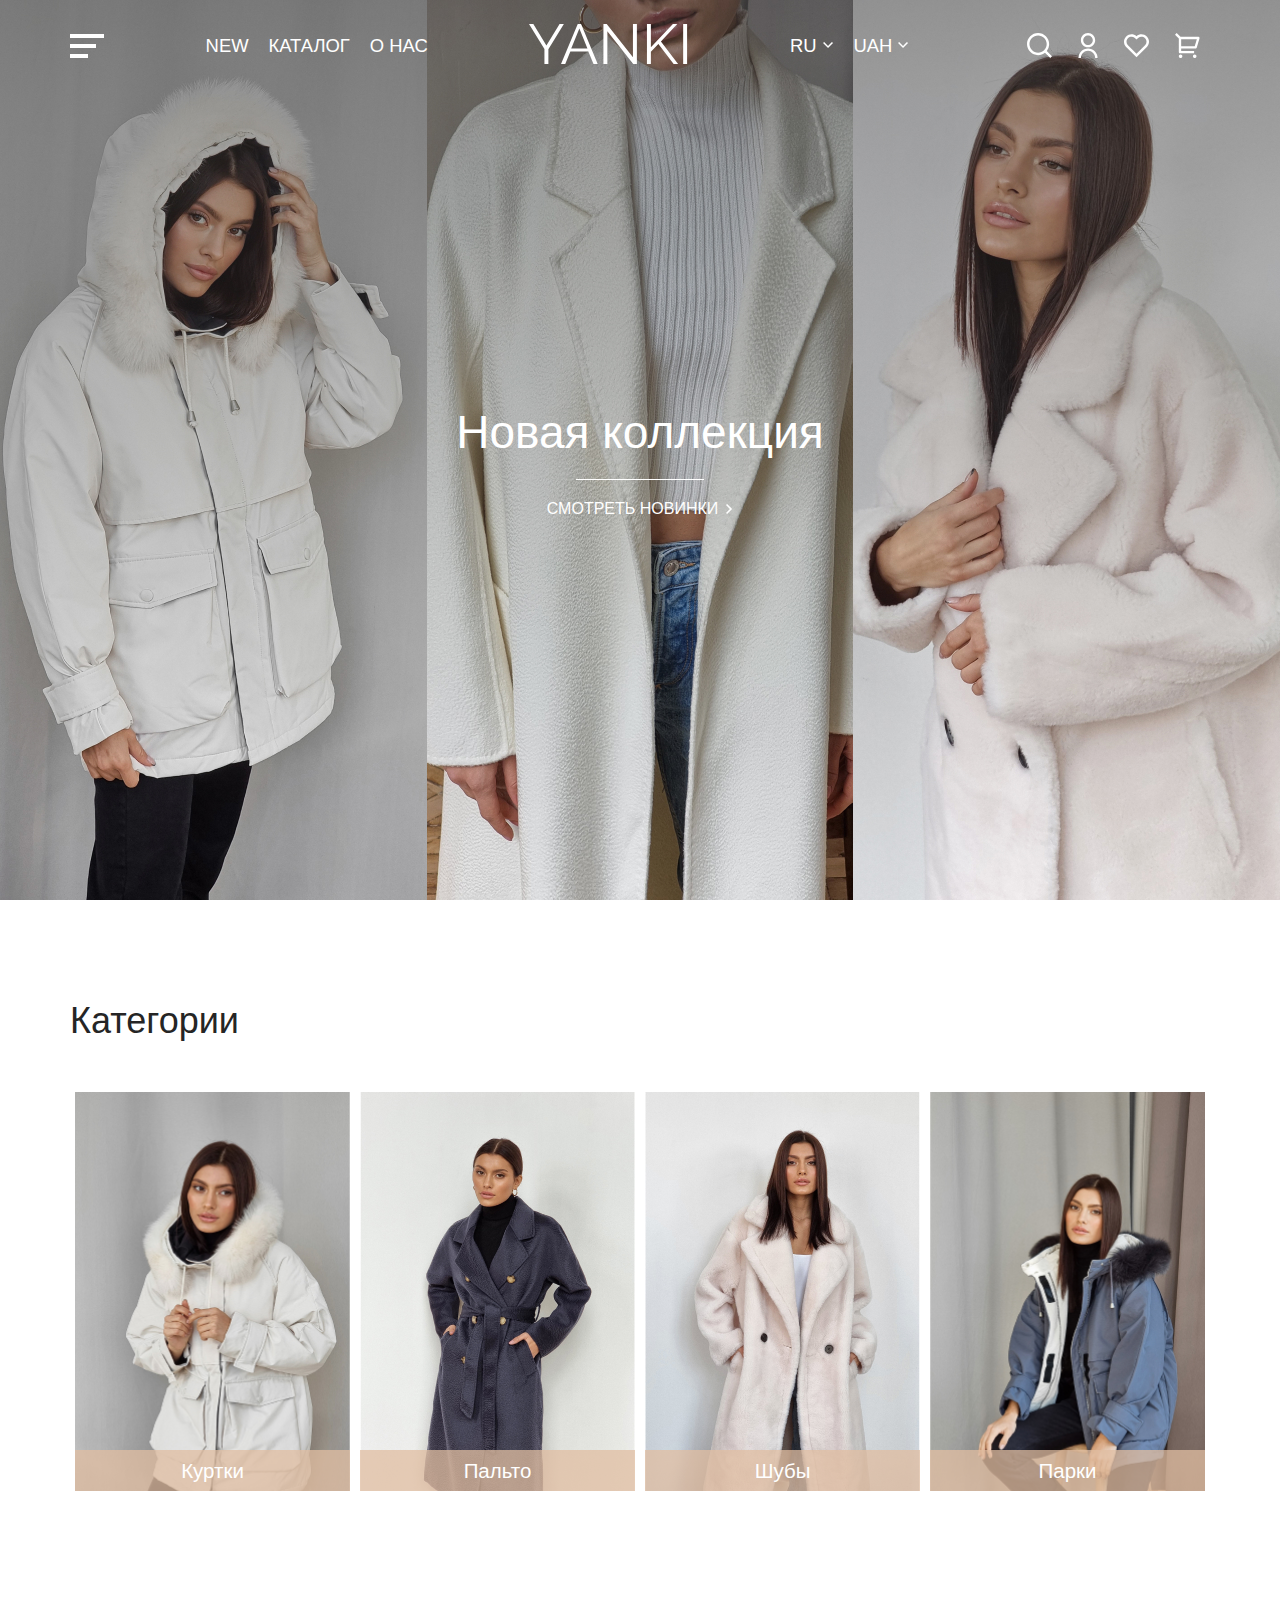
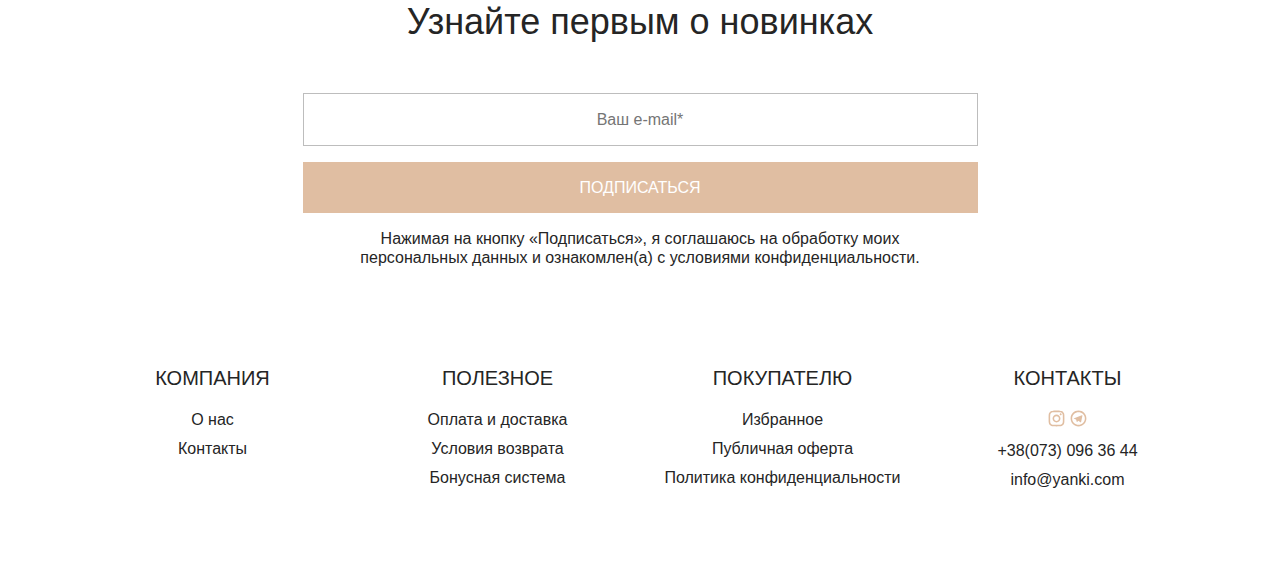
==== Week1/index.html @ ef1b7fb0 "Layout completed" ====
<!DOCTYPE html>
<html lang="uk">
<head>
    <meta charset="UTF-8">
    <meta name="viewport" content="width=device-width">
    <meta name="viewport" content="width=device-width, initial-scale=1, minimum-scale=1" />
    <title>Головна</title>
    <link rel="stylesheet" href="style/index.css">
</head>
<body>
    <div class="wrapper">
        <header class="header">
            <div class="header__body">
                <div class="header__imgs">
                    <div class="header__img">
                        <img src="src/img/1.jpg" alt="">
                    </div>
                    <div class="header__img header__img_2">
                        <img src="src/img/2.jpg" alt="">
                    </div>
                    <div class="header__img header__img_3">
                        <img src="src/img/3.jpg" alt="">
                    </div>
                </div>
                <div class="header__text">
                    <div>
                        <div class="header__title">Новая коллекция</div>
                        <div class="header__subtitle">
                            Смотреть Новинки
                            <svg width="7" height="10" viewBox="0 0 7 10" fill="none" xmlns="http://www.w3.org/2000/svg">
                                <path d="M3.88906 5L0 1.11094L1.11094 0L6.11094 5L1.11094 10L0 8.88906L3.88906 5Z" fill="white"/>
                            </svg>
                        </div>
                    </div>
                </div>
            </div>
            <nav class="header__nav">
                <div class="container">
                    <div class="header__row">
                        <div class="header__item header__row">
                            <svg class="header__item icon" width="34" height="24" viewBox="0 0 34 24" fill="none" xmlns="http://www.w3.org/2000/svg">
                                <rect width="34" height="4" fill="white"/>
                                <rect y="10" width="26" height="4" fill="white"/>
                                <rect y="20" width="18" height="4" fill="white"/>
                            </svg>
                            <div class="header__item header__text_1 header__show icon">
                                RU
                                <svg width="11" height="7" viewBox="0 0 11 7" fill="none" xmlns="http://www.w3.org/2000/svg">
                                    <path d="M5.01855 3.88906L8.90762 -4.85606e-08L10.0186 1.11094L5.01855 6.11093L0.0185546 1.11094L1.12949 -3.88553e-07L5.01855 3.88906Z" fill="white"/>
                                </svg>
                            </div>
                        </div>
                        <div class="header__item header__row header__hide">
                            <div class="header__item header__text_1">
                                <a class="header__link" href="">NEW</a>
                            </div>
                            <div class="header__item header__text_1">
                                <a class="header__link" href="catalog.html">Каталог</a>
                            </div>
                            <div class="header__item header__text_1">
                                <a class="header__link" href="">О нас</a>
                            </div>
                        </div>
                        <div class="header__item">
                            <svg width="159" height="40" viewBox="0 0 159 40" fill="none" xmlns="http://www.w3.org/2000/svg">
                                <path d="M4.33803 0L17.4085 21.5211L30.5915 0H34.8732L19.3803 25.1268V40H15.4366V25.0141L0 0H4.33803Z" fill="white"/>
                                <path d="M48.7474 0H52.0713L68.691 40H64.522L59.3389 27.493H41.3671L36.2403 40H32.015L48.7474 0ZM58.4375 24.3944L50.3812 4.61972L42.2121 24.3944H58.4375Z" fill="white"/>
                                <path d="M78.3688 7.26761V40H74.4252V0H77.6928L103.946 33.3521V0.0563369H107.89V40H104.228L78.3688 7.26761Z" fill="white"/>
                                <path d="M117.944 40V0.0563369H121.888V23.2676L143.916 0H148.254L131.916 17.5775L149.099 40H144.648L129.381 19.9437L121.888 27.7183V40H117.944Z" fill="white"/>
                                <path d="M154.146 40V0H158.089V40H154.146Z" fill="white"/>
                            </svg>
                        </div>
                        <div class="header__item header__hide">
                            <div class="header__row">
                                <div class="header__item header__text_1 icon">
                                    RU
                                    <svg width="11" height="7" viewBox="0 0 11 7" fill="none" xmlns="http://www.w3.org/2000/svg">
                                        <path d="M5.01855 3.88906L8.90762 -4.85606e-08L10.0186 1.11094L5.01855 6.11093L0.0185546 1.11094L1.12949 -3.88553e-07L5.01855 3.88906Z" fill="white"/>
                                    </svg>
                                </div>
                                <div class="header__item header__text_1 icon">
                                    UAH
                                    <svg width="11" height="7" viewBox="0 0 11 7" fill="none" xmlns="http://www.w3.org/2000/svg">
                                        <path d="M5.01855 3.88906L8.90762 -4.85606e-08L10.0186 1.11094L5.01855 6.11093L0.0185546 1.11094L1.12949 -3.88553e-07L5.01855 3.88906Z" fill="white"/>
                                    </svg>
                                </div>
                            </div>
                        </div>
                        <div class="header__item">
                            <div class="header__row">
                                <div class="header__item header__hide header__text_1 icon">
                                    <svg width="25" height="25" viewBox="0 0 25 25" fill="none" xmlns="http://www.w3.org/2000/svg">
                                        <path d="M19.729 17.9888L25 23.2586L23.2586 25L17.9888 19.729C16.028 21.3009 13.5892 22.1558 11.0761 22.1522C4.9621 22.1522 0 17.1901 0 11.0761C0 4.9621 4.9621 0 11.0761 0C17.1901 0 22.1522 4.9621 22.1522 11.0761C22.1558 13.5892 21.3009 16.028 19.729 17.9888ZM17.2603 17.0757C18.8221 15.4695 19.6944 13.3165 19.6909 11.0761C19.6909 6.31584 15.8351 2.46136 11.0761 2.46136C6.31584 2.46136 2.46136 6.31584 2.46136 11.0761C2.46136 15.8351 6.31584 19.6909 11.0761 19.6909C13.3165 19.6944 15.4695 18.8221 17.0757 17.2603L17.2603 17.0757Z" fill="white"/>
                                    </svg>
                                </div>
                                <div class="header__item header__hide header__text_1 icon">
                                    <svg width="20" height="25" viewBox="0 0 20 25" fill="none" xmlns="http://www.w3.org/2000/svg">
                                        <path d="M0.5 25C0.5 22.4741 1.5034 20.0517 3.28946 18.2656C5.07552 16.4796 7.49794 15.4762 10.0238 15.4762C12.5497 15.4762 14.9721 16.4796 16.7582 18.2656C18.5442 20.0517 19.5476 22.4741 19.5476 25H17.1667C17.1667 23.1056 16.4141 21.2888 15.0746 19.9492C13.735 18.6097 11.9182 17.8571 10.0238 17.8571C8.1294 17.8571 6.31259 18.6097 4.97305 19.9492C3.6335 21.2888 2.88095 23.1056 2.88095 25H0.5ZM10.0238 14.2857C6.07738 14.2857 2.88095 11.0893 2.88095 7.14286C2.88095 3.19643 6.07738 0 10.0238 0C13.9702 0 17.1667 3.19643 17.1667 7.14286C17.1667 11.0893 13.9702 14.2857 10.0238 14.2857ZM10.0238 11.9048C12.6548 11.9048 14.7857 9.77381 14.7857 7.14286C14.7857 4.5119 12.6548 2.38095 10.0238 2.38095C7.39286 2.38095 5.2619 4.5119 5.2619 7.14286C5.2619 9.77381 7.39286 11.9048 10.0238 11.9048Z" fill="white"/>
                                    </svg>
                                </div>
                                <div class="header__item header__text_1 icon">
                                    <svg width="25" height="24" viewBox="0 0 25 24" fill="none" xmlns="http://www.w3.org/2000/svg">
                                        <path d="M12.501 2.16119C15.4372 -0.475012 19.9746 -0.387513 22.8033 2.44618C25.6308 5.28113 25.7283 9.79605 23.0983 12.741L12.4985 23.3558L1.90122 12.741C-0.728729 9.79605 -0.62998 5.27363 2.19622 2.44618C5.02741 -0.383763 9.55608 -0.478762 12.501 2.16119ZM21.0334 4.2124C19.1584 2.33494 16.1335 2.25869 14.171 4.02115L12.5023 5.51863L10.8323 4.0224C8.86359 2.25744 5.8449 2.33494 3.96493 4.2149C2.10247 6.07737 2.00872 9.05856 3.72494 11.0285L12.4998 19.8171L21.2746 11.0298C22.9921 9.05856 22.8983 6.08112 21.0334 4.2124Z" fill="white"/>
                                    </svg>
                                </div>
                                <div class="header__item header__text_1 icon">
                                    <svg width="25" height="25" viewBox="0 0 25 25" fill="none" xmlns="http://www.w3.org/2000/svg">
                                        <path d="M3.81655 5.48063L0 1.66525L1.66525 0L5.48063 3.81655H23.4183C23.6017 3.81654 23.7826 3.85941 23.9466 3.94173C24.1105 4.02406 24.2529 4.14356 24.3624 4.2907C24.4719 4.43785 24.5456 4.60856 24.5774 4.78921C24.6092 4.96986 24.5984 5.15545 24.5457 5.33117L21.7213 14.746C21.6486 14.9886 21.4997 15.2012 21.2966 15.3524C21.0935 15.5035 20.847 15.5852 20.5938 15.5851H6.17027V17.9389H19.1157V20.2926H4.99341C4.68129 20.2926 4.38195 20.1686 4.16125 19.9479C3.94054 19.7272 3.81655 19.4278 3.81655 19.1157V5.48063ZM6.17027 6.17027V13.2314H19.7183L21.8366 6.17027H6.17027ZM5.58184 25C5.11366 25 4.66465 24.814 4.33359 24.483C4.00254 24.1519 3.81655 23.7029 3.81655 23.2347C3.81655 22.7665 4.00254 22.3175 4.33359 21.9865C4.66465 21.6554 5.11366 21.4694 5.58184 21.4694C6.05002 21.4694 6.49903 21.6554 6.83009 21.9865C7.16114 22.3175 7.34713 22.7665 7.34713 23.2347C7.34713 23.7029 7.16114 24.1519 6.83009 24.483C6.49903 24.814 6.05002 25 5.58184 25ZM19.7041 25C19.236 25 18.7869 24.814 18.4559 24.483C18.1248 24.1519 17.9388 23.7029 17.9388 23.2347C17.9388 22.7665 18.1248 22.3175 18.4559 21.9865C18.7869 21.6554 19.236 21.4694 19.7041 21.4694C20.1723 21.4694 20.6213 21.6554 20.9524 21.9865C21.2834 22.3175 21.4694 22.7665 21.4694 23.2347C21.4694 23.7029 21.2834 24.1519 20.9524 24.483C20.6213 24.814 20.1723 25 19.7041 25Z" fill="white"/>
                                    </svg>
                                </div>
                            </div>
                        </div>
                    </div>
                </div>
            </nav>
        </header>

        <main class="main">
            <div class="category">
                <div class="container">
                    <div class="category__title">Категории</div>
                    <div class="category__row">
                        <a href="" class="category__item">
                            <img src="src/img/category1.jpg" alt="">
                            <span class="category__label">Куртки</span>
                        </a>
                        <a href="" class="category__item">
                            <img src="src/img/category2.jpg" alt="">
                            <span class="category__label">Пальто</span>
                        </a>
                        <a href="" class="category__item category__item_3">
                            <img src="src/img/category3.jpg" alt="">
                            <span class="category__label">Шубы</span>
                        </a>
                        <a href="" class="category__item category__item_4">
                            <img src="src/img/category4.jpg" alt="">
                            <span class="category__label">Парки</span>
                        </a>
                    </div>
                </div>
            </div>
            <div class="subscribe">
                <div class="subscribe__title">Узнайте  первым о новинках</div>
                <form action="" method="post" class="subscribe__form">
                    <input class="subscribe__input" type="email" placeholder="Ваш e-mail*">
                    <input class="subscribe__submit" type="submit" value="ПОДПИСАТЬСЯ">
                </form>
                <div class="subscribe__subtitle">Нажимая на кнопку «Подписаться», я соглашаюсь на обработку моих персональных данных и ознакомлен(а) с условиями конфиденциальности.</div>
            </div>
        </main>

        <footer class="footer">
            <div class="container">
                <div class="footer__row">
                    <div class="footer__item">
                        <a href="" class="footer__title">КОМПАНИЯ</a>
                        <div class="footer__links">
                            <a href="" class="footer__link">О нас</a>
                            <a href="" class="footer__link">Контакты</a>
                        </div>
                        <div class="footer__arrow icon">
                            <svg width="11" height="7" viewBox="0 0 11 7" fill="none" xmlns="http://www.w3.org/2000/svg">
                                <path d="M5.01855 3.88906L8.90762 -4.85606e-08L10.0186 1.11094L5.01855 6.11093L0.0185546 1.11094L1.12949 -3.88553e-07L5.01855 3.88906Z" fill="white"/>
                            </svg>
                        </div>
                    </div>
                    <div class="footer__item">
                        <a href="" class="footer__title">ПОЛЕЗНОЕ</a>
                        <div class="footer__links">
                            <a href="" class="footer__link">Оплата и доставка</a>
                            <a href="" class="footer__link">Условия возврата</a>
                            <a href="" class="footer__link">Бонусная система</a>
                        </div>
                        <div class="footer__arrow icon">
                            <svg width="11" height="7" viewBox="0 0 11 7" fill="none" xmlns="http://www.w3.org/2000/svg">
                                <path d="M5.01855 3.88906L8.90762 -4.85606e-08L10.0186 1.11094L5.01855 6.11093L0.0185546 1.11094L1.12949 -3.88553e-07L5.01855 3.88906Z" fill="white"/>
                            </svg>
                        </div>
                    </div>
                    <div class="footer__item">
                        <a href="" class="footer__title">ПОКУПАТЕЛЮ</a>
                        <div class="footer__links">
                            <a href="" class="footer__link">Избранное</a>
                            <a href="" class="footer__link">Публичная оферта</a>
                            <a href="" class="footer__link">Политика конфиденциальности</a>
                        </div>
                        <div class="footer__arrow icon">
                            <svg width="11" height="7" viewBox="0 0 11 7" fill="none" xmlns="http://www.w3.org/2000/svg">
                                <path d="M5.01855 3.88906L8.90762 -4.85606e-08L10.0186 1.11094L5.01855 6.11093L0.0185546 1.11094L1.12949 -3.88553e-07L5.01855 3.88906Z" fill="white"/>
                            </svg>
                        </div>
                    </div>
                    <div class="footer__item">
                        <a href="" class="footer__title footer__title_nounderline">КОНТАКТЫ</a>
                        <a href="" class="footer__link">
                            <svg width="17" height="17" viewBox="0 0 17 17" fill="none" xmlns="http://www.w3.org/2000/svg">
                                <path d="M8.49968 6.125C7.86979 6.125 7.2657 6.37522 6.8203 6.82062C6.3749 7.26602 6.12467 7.87011 6.12467 8.5C6.12467 9.12989 6.3749 9.73398 6.8203 10.1794C7.2657 10.6248 7.86979 10.875 8.49968 10.875C9.12956 10.875 9.73365 10.6248 10.1791 10.1794C10.6245 9.73398 10.8747 9.12989 10.8747 8.5C10.8747 7.87011 10.6245 7.26602 10.1791 6.82062C9.73365 6.37522 9.12956 6.125 8.49968 6.125ZM8.49968 4.54167C9.54949 4.54167 10.5563 4.9587 11.2986 5.70104C12.041 6.44337 12.458 7.45018 12.458 8.5C12.458 9.54982 12.041 10.5566 11.2986 11.299C10.5563 12.0413 9.54949 12.4583 8.49968 12.4583C7.44986 12.4583 6.44304 12.0413 5.70071 11.299C4.95838 10.5566 4.54134 9.54982 4.54134 8.5C4.54134 7.45018 4.95838 6.44337 5.70071 5.70104C6.44304 4.9587 7.44986 4.54167 8.49968 4.54167ZM13.6455 4.34375C13.6455 4.6062 13.5413 4.85791 13.3557 5.04349C13.1701 5.22907 12.9184 5.33333 12.6559 5.33333C12.3935 5.33333 12.1418 5.22907 11.9562 5.04349C11.7706 4.85791 11.6663 4.6062 11.6663 4.34375C11.6663 4.0813 11.7706 3.82959 11.9562 3.64401C12.1418 3.45843 12.3935 3.35417 12.6559 3.35417C12.9184 3.35417 13.1701 3.45843 13.3557 3.64401C13.5413 3.82959 13.6455 4.0813 13.6455 4.34375ZM8.49968 2.16667C6.54109 2.16667 6.22126 2.17221 5.31005 2.21258C4.68938 2.24187 4.27297 2.325 3.88663 2.47542C3.54305 2.60842 3.29526 2.76754 3.03163 3.03196C2.78385 3.27136 2.59333 3.56363 2.4743 3.88696C2.32388 4.27487 2.24076 4.6905 2.21226 5.31037C2.17109 6.18437 2.16634 6.48996 2.16634 8.5C2.16634 10.4586 2.17188 10.7784 2.21226 11.6896C2.24155 12.3095 2.32467 12.7267 2.4743 13.1123C2.60888 13.4566 2.76722 13.7044 3.03005 13.9672C3.29684 14.2333 3.54463 14.3924 3.88505 14.5238C4.27613 14.675 4.69255 14.7589 5.31005 14.7874C6.18405 14.8286 6.48963 14.8333 8.49968 14.8333C10.4583 14.8333 10.7781 14.8278 11.6893 14.7874C12.3084 14.7581 12.7256 14.675 13.1119 14.5254C13.4547 14.3916 13.7041 14.2325 13.9669 13.9696C14.2337 13.7028 14.3928 13.455 14.5243 13.1146C14.6747 12.7243 14.7586 12.3071 14.7871 11.6896C14.8283 10.8156 14.833 10.51 14.833 8.5C14.833 6.54142 14.8275 6.22158 14.7871 5.31037C14.7578 4.69129 14.6747 4.27329 14.5243 3.88696C14.4049 3.56396 14.2148 3.2718 13.9677 3.03196C13.7284 2.78404 13.4361 2.59351 13.1127 2.47462C12.7248 2.32421 12.3084 2.24108 11.6893 2.21258C10.8153 2.17142 10.5097 2.16667 8.49968 2.16667ZM8.49968 0.583332C10.6506 0.583332 10.919 0.591249 11.7629 0.630832C12.6061 0.670415 13.18 0.802624 13.6851 0.998957C14.2076 1.20004 14.6478 1.47237 15.0879 1.91175C15.4905 2.3075 15.802 2.78622 16.0007 3.31458C16.1963 3.81887 16.3293 4.39362 16.3688 5.23675C16.4061 6.08067 16.4163 6.34904 16.4163 8.5C16.4163 10.651 16.4084 10.9193 16.3688 11.7632C16.3293 12.6064 16.1963 13.1803 16.0007 13.6854C15.8025 14.2141 15.491 14.6929 15.0879 15.0883C14.6921 15.4907 14.2134 15.8021 13.6851 16.001C13.1808 16.1966 12.6061 16.3296 11.7629 16.3692C10.919 16.4064 10.6506 16.4167 8.49968 16.4167C6.34872 16.4167 6.08034 16.4088 5.23642 16.3692C4.3933 16.3296 3.81934 16.1966 3.31426 16.001C2.78568 15.8027 2.30688 15.4912 1.91142 15.0883C1.50879 14.6926 1.19729 14.2138 0.998633 13.6854C0.8023 13.1811 0.670091 12.6064 0.630508 11.7632C0.593299 10.9193 0.583008 10.651 0.583008 8.5C0.583008 6.34904 0.590924 6.08067 0.630508 5.23675C0.670091 4.39283 0.8023 3.81967 0.998633 3.31458C1.19674 2.78589 1.50831 2.30704 1.91142 1.91175C2.307 1.50897 2.78576 1.19745 3.31426 0.998957C3.81934 0.802624 4.39251 0.670415 5.23642 0.630832C6.08034 0.593624 6.34872 0.583332 8.49968 0.583332Z" fill="#E0BEA2"/>
                            </svg>
                            <svg width="17" height="17" viewBox="0 0 17 17" fill="none" xmlns="http://www.w3.org/2000/svg">
                                <path d="M8.49968 14.8333C10.1794 14.8333 11.7903 14.1661 12.978 12.9783C14.1657 11.7906 14.833 10.1797 14.833 8.5C14.833 6.82029 14.1657 5.20939 12.978 4.02166C11.7903 2.83393 10.1794 2.16667 8.49968 2.16667C6.81997 2.16667 5.20906 2.83393 4.02133 4.02166C2.8336 5.20939 2.16634 6.82029 2.16634 8.5C2.16634 10.1797 2.8336 11.7906 4.02133 12.9783C5.20906 14.1661 6.81997 14.8333 8.49968 14.8333ZM8.49968 16.4167C4.1273 16.4167 0.583008 12.8724 0.583008 8.5C0.583008 4.12762 4.1273 0.583332 8.49968 0.583332C12.8721 0.583332 16.4163 4.12762 16.4163 8.5C16.4163 12.8724 12.8721 16.4167 8.49968 16.4167ZM6.03759 9.42625L4.06001 8.80954C3.63251 8.67892 3.63013 8.38442 4.1558 8.17304L11.8611 5.19637C12.3084 5.01429 12.5617 5.24467 12.4168 5.82179L11.1051 12.0126C11.0132 12.4536 10.748 12.5589 10.3799 12.3554L8.36034 10.8608L7.41905 11.7696C7.32247 11.863 7.24409 11.943 7.09526 11.9628C6.94722 11.9833 6.8253 11.939 6.73584 11.6936L6.04709 9.42071L6.03759 9.42625Z" fill="#E0BEA2"/>
                            </svg>
                        </a>
                        <a href="" class="footer__link">+38(073) 096 36 44</a>
                        <a href="" class="footer__link">info@yanki.com</a>
                    </div>
                </div>
                <div class="footer__rights">©️ 2021 Yanki. All rights reserved</div>
            </div>
        </footer>
    </div>
</body>
</html>
---- Week1/style/index.css ----
* {
  padding: 0;
  margin: 0;
  border: 0;
}

*, *:before, *:after {
  -moz-box-sizing: border-box;
  -webkit-box-sizing: border-box;
  box-sizing: border-box;
}

:focus, :active {
  outline: none;
}

a:focus, a:active {
  outline: none;
}

nav, footer, header, aside {
  display: block;
}

html, body {
  height: 100%;
  width: 100%;
  line-height: 1;
  -ms-text-size-adjust: 100%;
  -moz-text-size-adjust: 100%;
  -webkit-text-size-adjust: 100%;
}

input, button, textarea {
  font-family: inherit;
}

input::-ms-clear {
  display: none;
}

button {
  cursor: pointer;
}

button::-moz-focus-inner {
  padding: 0;
  border: 0;
}

a, a:visited {
  text-decoration: none;
}

a:hover {
  text-decoration: none;
}

ul li {
  list-style: none;
}

img {
  vertical-align: top;
}

h1, h2, h3, h4, h5, h6 {
  font-size: inherit;
  font-weight: 400;
}

@font-face {
  font-family: Raleway;
  src: url(../../src/fonts/Raleway-VariableFont_wght.ttf);
}
body {
  font-family: Raleway, sans-serif;
  color: #252525;
}

.wrapper {
  min-height: 100%;
  overflow: hidden;
  display: flex;
  flex-direction: column;
}
.wrapper header {
  flex: 0 0 auto;
}
.wrapper main {
  flex: 1 1 auto;
}
.wrapper footer {
  flex: 0 0 auto;
}

.container {
  max-width: 1160px;
  padding: 0 10px;
  margin: 0 auto;
}

.icon {
  cursor: pointer;
}

* {
  padding: 0;
  margin: 0;
  border: 0;
}

*, *:before, *:after {
  -moz-box-sizing: border-box;
  -webkit-box-sizing: border-box;
  box-sizing: border-box;
}

:focus, :active {
  outline: none;
}

a:focus, a:active {
  outline: none;
}

nav, footer, header, aside {
  display: block;
}

html, body {
  height: 100%;
  width: 100%;
  line-height: 1;
  -ms-text-size-adjust: 100%;
  -moz-text-size-adjust: 100%;
  -webkit-text-size-adjust: 100%;
}

input, button, textarea {
  font-family: inherit;
}

input::-ms-clear {
  display: none;
}

button {
  cursor: pointer;
}

button::-moz-focus-inner {
  padding: 0;
  border: 0;
}

a, a:visited {
  text-decoration: none;
}

a:hover {
  text-decoration: none;
}

ul li {
  list-style: none;
}

img {
  vertical-align: top;
}

h1, h2, h3, h4, h5, h6 {
  font-size: inherit;
  font-weight: 400;
}

@font-face {
  font-family: Raleway;
  src: url(../../src/fonts/Raleway-VariableFont_wght.ttf);
}
body {
  font-family: Raleway, sans-serif;
  color: #252525;
}

.wrapper {
  min-height: 100%;
  overflow: hidden;
  display: flex;
  flex-direction: column;
}
.wrapper header {
  flex: 0 0 auto;
}
.wrapper main {
  flex: 1 1 auto;
}
.wrapper footer {
  flex: 0 0 auto;
}

.container {
  max-width: 1160px;
  padding: 0 10px;
  margin: 0 auto;
}

.icon {
  cursor: pointer;
}

.header__link {
  color: white;
}

.header {
  color: white;
}

.header {
  position: relative;
  height: 100vh;
}
.header .header__imgs {
  display: flex;
  justify-content: center;
  max-height: 100vh;
}
.header .header__imgs .header__img {
  flex: 1 1 auto;
  position: relative;
  padding-bottom: 47%;
}
.header .header__imgs .header__img img {
  width: 100%;
  height: 100vh;
  object-fit: cover;
  position: absolute;
  left: 0;
  top: 0;
  background: linear-gradient(180deg, rgba(61, 61, 61, 0.5) 0%, rgba(61, 61, 61, 0) 100%);
}
@media (max-width: 768px) {
  .header .header__imgs .header__img_2 {
    display: none;
  }
}
@media (max-width: 500px) {
  .header .header__imgs .header__img_3 {
    display: none;
  }
}
.header .header__nav {
  width: 100%;
  padding: 24px 0 0 0;
  position: absolute;
  top: 0;
}
.header .header__nav .header__row {
  display: flex;
  justify-content: space-between;
  align-items: center;
}
.header .header__nav .header__row .header__item {
  text-align: center;
}
.header .header__nav .header__row .header__item .header__link {
  text-decoration: none;
}
.header .header__nav .header__row .header__item .header__link_active {
  color: #E0BEA2;
}
.header .header__nav .header__row .header__text_1 {
  text-transform: uppercase;
  white-space: nowrap;
  font-style: normal;
  font-weight: 300;
  line-height: 21px;
  padding: 0 10px;
  display: flex;
  align-items: center;
  justify-content: space-between;
}
@media (max-width: 768px) {
  .header .header__nav .header__row .header__text_1 {
    font-size: calc(14px + 6.8 * ((100vw - 320px) / 1160));
  }
}
@media (min-width: 768px) {
  .header .header__nav .header__row .header__text_1 {
    font-size: calc(14px + 4 * (100vw / 1160));
  }
}
.header .header__nav .header__row .header__text_1 img, .header .header__nav .header__row .header__text_1 svg {
  margin-left: 6px;
}
.header .header__nav .header__row .header__show {
  display: none;
  padding-left: 20px;
}
@media (max-width: 970px) {
  .header .header__nav .header__row .header__hide {
    display: none;
  }
  .header .header__nav .header__row .header__show {
    display: flex;
  }
}
.header .header__text {
  text-align: center;
  position: absolute;
  width: 100%;
  display: flex;
  flex-direction: column;
  justify-content: center;
  top: 45vh;
}
.header .header__text div {
  margin: 0 auto;
}
.header .header__text .header__title {
  font-style: normal;
  font-weight: 300;
  font-size: 46px;
  line-height: 54px;
}
.header .header__text .header__title:after {
  position: absolute;
  content: "";
  height: 1px;
  top: 74px;
  margin: 0 auto;
  left: 0;
  right: 0;
  width: 10%;
  background: white;
}
.header .header__text .header__subtitle {
  font-style: normal;
  font-weight: 300;
  font-size: 16px;
  line-height: 19px;
  padding-top: 40px;
  display: flex;
  justify-content: center;
  align-items: center;
  text-transform: uppercase;
}
.header .header__text .header__subtitle img, .header .header__text .header__subtitle svg {
  margin-left: 8px;
}

.footer {
  margin: 100px 0 75px 0;
}
.footer .footer__row {
  display: flex;
  justify-content: space-between;
  width: 100%;
}
.footer .footer__row .footer__item {
  display: flex;
  flex-direction: column;
  width: 100%;
  text-align: center;
  position: relative;
}
.footer .footer__row .footer__item .footer__links {
  display: flex;
  flex-direction: column;
}
@media (max-width: 852px) {
  .footer .footer__row .footer__item .footer__links {
    display: none;
  }
}
.footer .footer__row .footer__item .footer__title {
  font-style: normal;
  font-weight: 300;
  font-size: 20px;
  line-height: 23px;
  padding-bottom: 20px;
  text-decoration: none;
  position: relative;
  width: 100%;
  color: #252525;
}
@media (max-width: 852px) {
  .footer .footer__row .footer__item .footer__title {
    padding-bottom: 0;
    margin-bottom: 25px;
  }
  .footer .footer__row .footer__item .footer__title:after {
    position: absolute;
    content: "";
    height: 1px;
    bottom: -5px;
    margin: 0 auto;
    left: 0;
    right: 0;
    width: 90%;
    background: #252525;
  }
  .footer .footer__row .footer__item .footer__title_nounderline:after {
    position: absolute;
    content: "";
    height: 1px;
    bottom: 0;
    margin: 0 auto 0 auto;
    left: 0;
    right: 0;
    width: 90%;
    background: white;
  }
}
.footer .footer__row .footer__item .footer__link {
  text-decoration: none;
  font-weight: 200;
  font-size: 16px;
  line-height: 19px;
  padding-bottom: 10px;
  color: #252525;
}
.footer .footer__row .footer__item .footer__arrow {
  display: none;
  position: absolute;
  right: 10%;
  top: 10%;
}
.footer .footer__row .footer__item .footer__arrow svg {
  fill: #E0BEA2;
}
.footer .footer__row .footer__item .footer__arrow svg path {
  fill: #E0BEA2;
}
@media (max-width: 852px) {
  .footer .footer__row .footer__item .footer__arrow {
    display: block;
  }
}
.footer .footer__rights {
  margin: 30px 0 -55px 0;
  text-align: center;
  font-weight: 300;
  font-size: 10px;
  line-height: 12px;
  display: none;
}
.footer .footer__rights_visible {
  display: block;
}
@media (max-width: 852px) {
  .footer .footer__row {
    flex-direction: column;
    align-items: center;
  }
  .footer .footer__item {
    align-items: center;
  }
  .footer .footer__rights {
    display: block;
  }
}

input[type=email], input[type=text], input[type=tel] {
  border: 0.5px solid rgba(37, 37, 37, 0.3);
  font-style: normal;
  font-weight: 200;
  font-size: 16px;
  line-height: 19px;
  text-align: center;
}

input[type=email]::placeholder, input[type=text]::placeholder, input[type=tel]::placeholder {
  font-style: normal;
  font-weight: 200;
  font-size: 16px;
  line-height: 19px;
  text-align: center;
}

input[type=submit] {
  font-weight: 300;
  font-size: 16px;
  line-height: 19px;
  text-align: center;
  text-transform: uppercase;
  background-color: #E0BEA2;
  cursor: pointer;
  color: #FFFFFF;
}

input[type=submit]:active {
  background-color: #CCA88A;
}

input[type=radio] {
  accent-color: #E0BEA2;
}

input[type=radio]:after {
  width: 15px;
  height: 15px;
  border-radius: 15px;
  top: -2px;
  left: -1px;
  position: relative;
  background-color: #d1d3d1;
  content: "";
  display: inline-block;
  visibility: visible;
  border: 2px solid white;
}

input[type=radio]:checked:after {
  width: 15px;
  height: 15px;
  border-radius: 15px;
  top: -2px;
  left: -1px;
  position: relative;
  background-color: #E0BEA2;
  content: "";
  display: inline-block;
  visibility: visible;
  border: 2px solid white;
}

.category .category__title {
  font-style: normal;
  font-weight: 300;
  font-size: 36px;
  line-height: 42px;
  padding: 100px 0 50px 0;
}
.category .category__row {
  display: flex;
  justify-content: space-between;
  padding-bottom: 10px;
}
.category .category__row .category__item {
  flex: 1 1 auto;
  position: relative;
  padding: 0 0 35% 0;
  margin: 0 5px;
  overflow: hidden;
}
.category .category__row .category__item img {
  position: absolute;
  width: 100%;
  top: 0;
  left: 0;
  object-fit: cover;
}
.category .category__row .category__item span {
  position: absolute;
  bottom: 0;
}
@media (max-width: 768px) {
  .category .category__row .category__item {
    padding: 0 0 50% 0;
  }
  .category .category__row .category__item_4 {
    display: none;
  }
}
@media (max-width: 500px) {
  .category .category__row .category__item {
    padding: 0 0 75% 0;
  }
  .category .category__row .category__item_3 {
    display: none;
  }
}
.category .category__row .category__label {
  width: 100%;
  padding: 9px 0;
  color: white;
  font-style: normal;
  font-weight: 300;
  font-size: 20px;
  line-height: 23px;
  text-align: center;
  background-color: rgba(224, 190, 162, 0.75);
}
@media (max-width: 768px) {
  .category .category__row .category__label {
    font-size: calc(15px + 8.5 * ((100vw - 320px) / 1160));
  }
}
@media (min-width: 768px) {
  .category .category__row .category__label {
    font-size: calc(15px + 5 * (100vw / 1160));
  }
}

.subscribe {
  padding: 100px 0 0 0;
  margin: 0 auto;
  max-width: 750px;
}
.subscribe .subscribe__title {
  font-style: normal;
  font-weight: 300;
  font-size: 36px;
  line-height: 42px;
  text-align: center;
  margin-bottom: 50px;
}
.subscribe .subscribe__form {
  display: flex;
  flex-direction: column;
  justify-content: center;
  align-items: center;
}
.subscribe .subscribe__input {
  width: 90%;
  padding: 16px 25%;
}
.subscribe .subscribe__submit {
  width: 90%;
  margin: 16px 0;
  padding: 16px 25%;
}
.subscribe .subscribe__subtitle {
  width: 80%;
  margin: 0 auto;
  font-style: normal;
  font-weight: 200;
  font-size: 16px;
  line-height: 19px;
  text-align: center;
}

/*# sourceMappingURL=index.css.map */
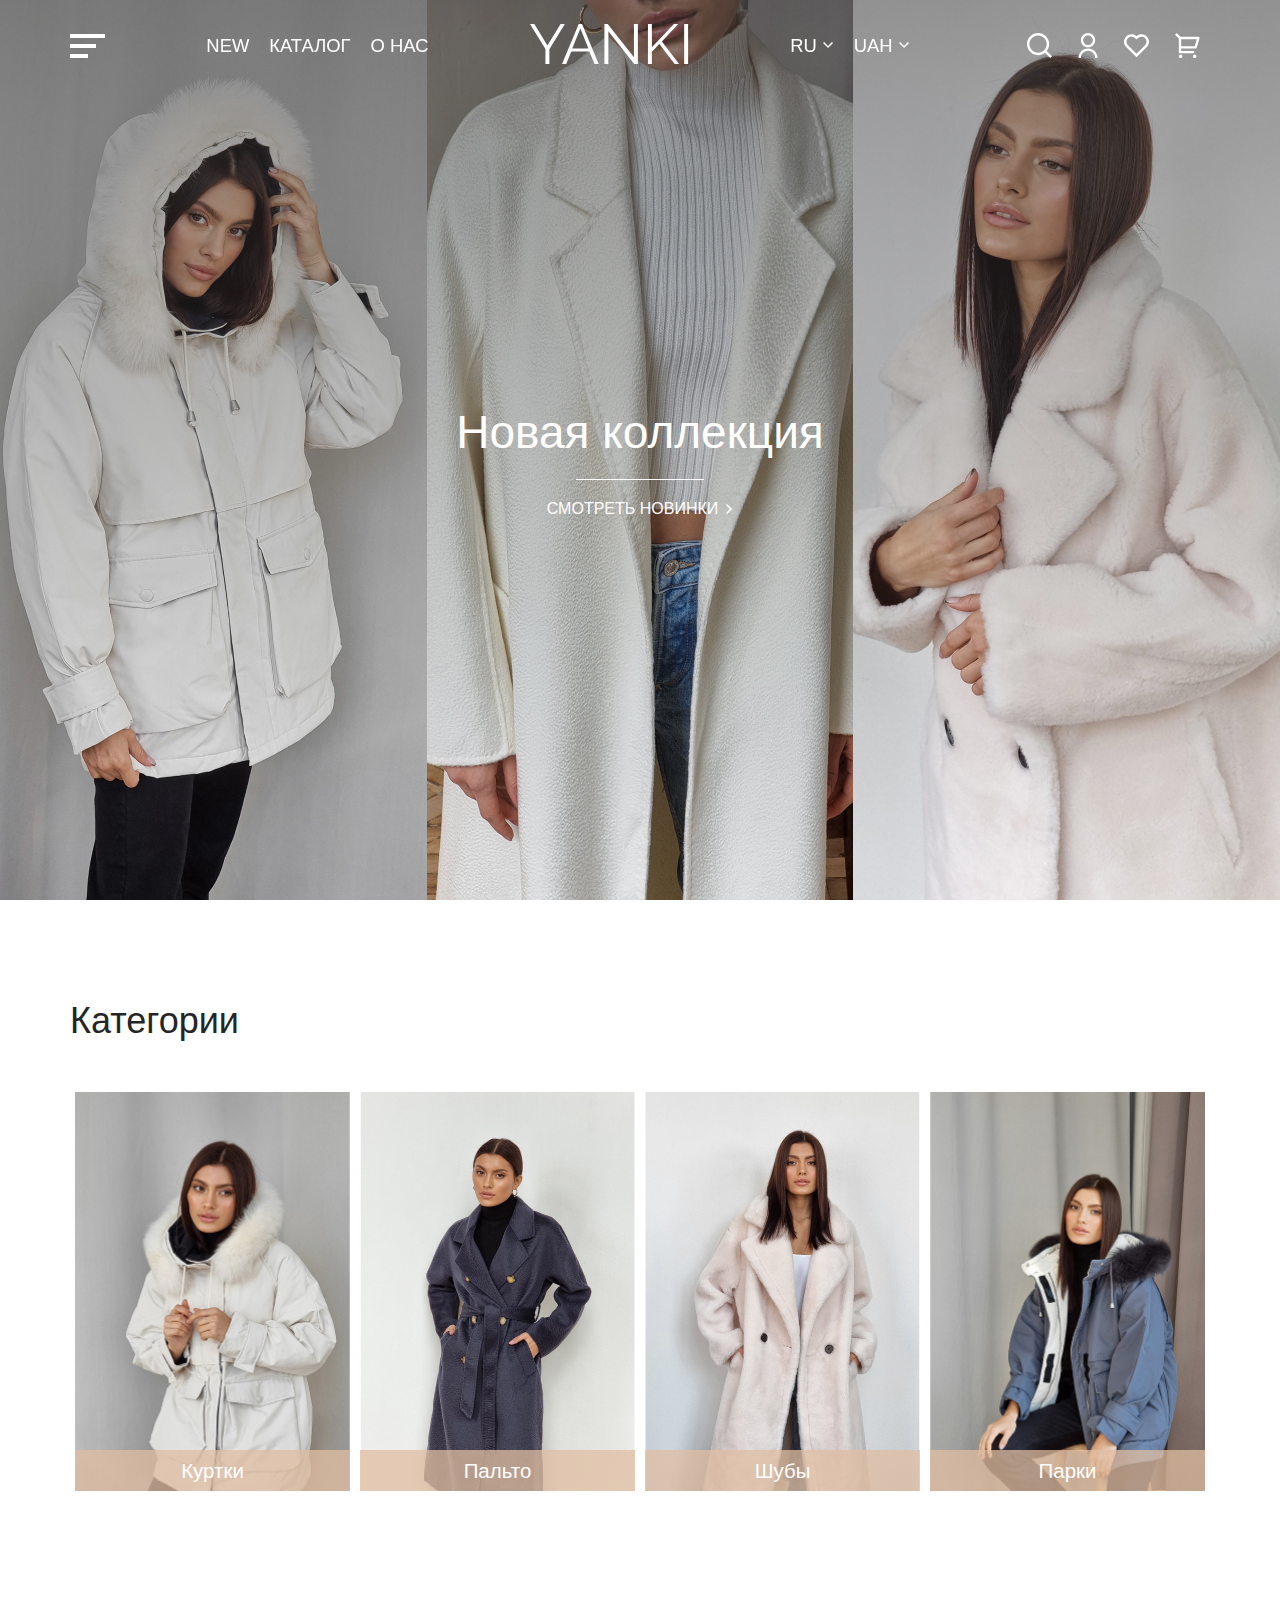
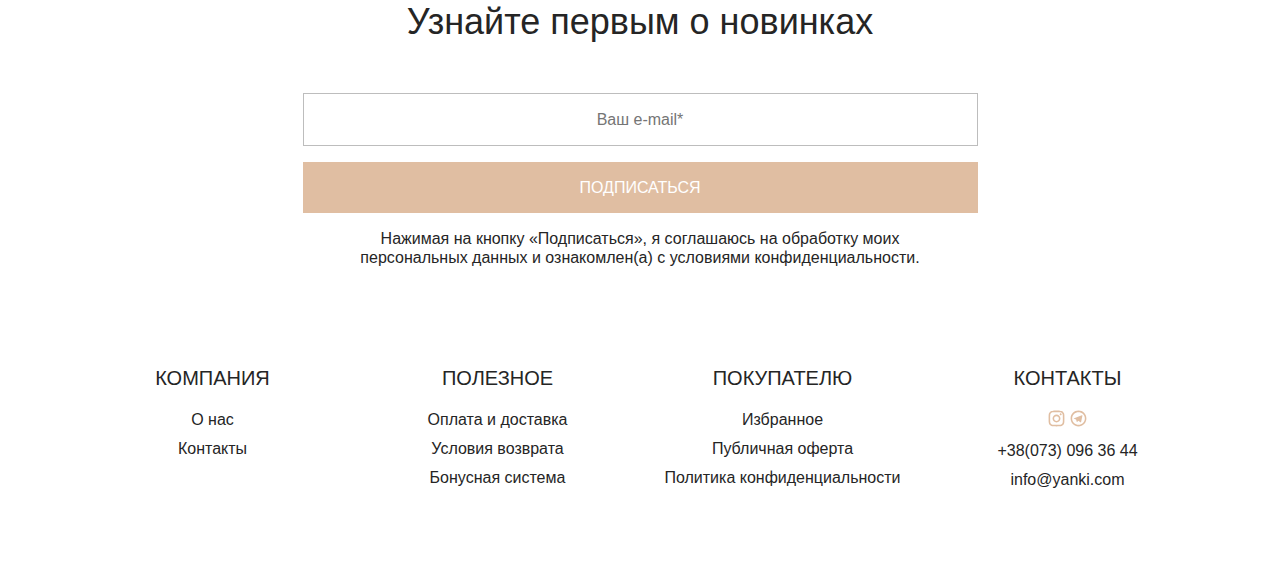
==== commit 9e830e20: "header burger menu added" ====
--- a/Week1/index.html
+++ b/Week1/index.html
@@ -6,6 +6,8 @@
     <meta name="viewport" content="width=device-width, initial-scale=1, minimum-scale=1" />
     <title>Головна</title>
     <link rel="stylesheet" href="style/index.css">
+    <script src="scripts/footer.js" defer></script>
+    <script src="scripts/header.js" defer></script>
 </head>
 <body>
     <div class="wrapper">
@@ -38,15 +40,89 @@
                 <div class="container">
                     <div class="header__row">
                         <div class="header__item header__row">
-                            <svg class="header__item icon" width="34" height="24" viewBox="0 0 34 24" fill="none" xmlns="http://www.w3.org/2000/svg">
-                                <rect width="34" height="4" fill="white"/>
-                                <rect y="10" width="26" height="4" fill="white"/>
-                                <rect y="20" width="18" height="4" fill="white"/>
-                            </svg>
+                            <div class="header__burger header__burger_white"><span></span></div>
+                            <div class="header__menu">
+                                <div class="container">
+                                    <ul class="header__list">
+                                        <li>
+                                            <a href="">ОПЛАТА И ДОСТАВКА</a>
+                                        </li>
+                                        <li>
+                                            <a href="">УСЛОВИЯ ВОЗВРАТА</a>
+                                        </li>
+                                        <li>
+                                            <a href="">КОНТАКТЫ</a>
+                                        </li>
+                                    </ul>
+                                </div>
+                            </div>
+                            <div class="header__menu_mobile">
+                                <div class="container">
+                                    <ul class="header__list">
+                                        <li>
+                                            <div class="header__row">
+                                                <div class="header__search">
+                                                    <form action="">
+                                                        <input type="text" placeholder="Введите ваш запрос">
+                                                    </form>
+                                                </div>
+                                                <div class="header__currency">
+                                                    UAH
+                                                    <svg class="svg_2" width="11" height="7" viewBox="0 0 11 7" fill="none"
+                                                         xmlns="http://www.w3.org/2000/svg">
+                                                        <path d="M5.01855 3.88906L8.90762 -4.85606e-08L10.0186 1.11094L5.01855 6.11093L0.0185546 1.11094L1.12949 -3.88553e-07L5.01855 3.88906Z"
+                                                              fill="white"/>
+                                                    </svg>
+                                                </div>
+                                            </div>
+                                        </li>
+                                        <li>
+                                            <a href="">
+                                                <div class="header__center">
+                                                    <svg width="16" height="20" viewBox="0 0 16 20" fill="none" xmlns="http://www.w3.org/2000/svg">
+                                                        <path d="M0 20C0 17.9793 0.802719 16.0414 2.23157 14.6125C3.66042 13.1837 5.59835 12.381 7.61905 12.381C9.63974 12.381 11.5777 13.1837 13.0065 14.6125C14.4354 16.0414 15.2381 17.9793 15.2381 20H13.3333C13.3333 18.4845 12.7313 17.031 11.6597 15.9594C10.588 14.8878 9.13457 14.2857 7.61905 14.2857C6.10352 14.2857 4.65007 14.8878 3.57844 15.9594C2.5068 17.031 1.90476 18.4845 1.90476 20H0ZM7.61905 11.4286C4.4619 11.4286 1.90476 8.87143 1.90476 5.71429C1.90476 2.55714 4.4619 0 7.61905 0C10.7762 0 13.3333 2.55714 13.3333 5.71429C13.3333 8.87143 10.7762 11.4286 7.61905 11.4286ZM7.61905 9.52381C9.72381 9.52381 11.4286 7.81905 11.4286 5.71429C11.4286 3.60952 9.72381 1.90476 7.61905 1.90476C5.51428 1.90476 3.80952 3.60952 3.80952 5.71429C3.80952 7.81905 5.51428 9.52381 7.61905 9.52381Z" fill="#E0BEA2"/>
+                                                    </svg>
+                                                    <span>ЛИЧНЫЙ КАБИНЕТ</span>
+                                                </div>
+                                            </a>
+                                        </li>
+                                        <li>
+                                            <a href="">NEW</a>
+                                        </li>
+                                        <li>
+                                            <a href="">КАТАЛОГ</a>
+                                        </li>
+                                        <li>
+                                            <a href="">О НАС</a>
+                                        </li>
+                                        <li>
+                                            <a href="">УСЛОВИЯ ВОЗВРАТА</a>
+                                        </li>
+                                        <li>
+                                            <a href="">КОНТАКТЫ</a>
+                                        </li>
+                                    </ul>
+                                    <div class="header__contacts">
+                                        <div class="header__contact">
+                                            <svg width="17" height="17" viewBox="0 0 17 17" fill="none" xmlns="http://www.w3.org/2000/svg">
+                                                <path d="M8.50016 6.12492C7.87027 6.12492 7.26618 6.37514 6.82078 6.82054C6.37539 7.26594 6.12516 7.87003 6.12516 8.49992C6.12516 9.12981 6.37539 9.7339 6.82078 10.1793C7.26618 10.6247 7.87027 10.8749 8.50016 10.8749C9.13005 10.8749 9.73414 10.6247 10.1795 10.1793C10.6249 9.7339 10.8752 9.12981 10.8752 8.49992C10.8752 7.87003 10.6249 7.26594 10.1795 6.82054C9.73414 6.37514 9.13005 6.12492 8.50016 6.12492ZM8.50016 4.54159C9.54998 4.54159 10.5568 4.95862 11.2991 5.70095C12.0415 6.44329 12.4585 7.4501 12.4585 8.49992C12.4585 9.54974 12.0415 10.5566 11.2991 11.2989C10.5568 12.0412 9.54998 12.4583 8.50016 12.4583C7.45035 12.4583 6.44353 12.0412 5.7012 11.2989C4.95887 10.5566 4.54183 9.54974 4.54183 8.49992C4.54183 7.4501 4.95887 6.44329 5.7012 5.70095C6.44353 4.95862 7.45035 4.54159 8.50016 4.54159ZM13.646 4.34367C13.646 4.60612 13.5417 4.85783 13.3562 5.04341C13.1706 5.22899 12.9189 5.33325 12.6564 5.33325C12.394 5.33325 12.1423 5.22899 11.9567 5.04341C11.7711 4.85783 11.6668 4.60612 11.6668 4.34367C11.6668 4.08122 11.7711 3.82951 11.9567 3.64393C12.1423 3.45834 12.394 3.35409 12.6564 3.35409C12.9189 3.35409 13.1706 3.45834 13.3562 3.64393C13.5417 3.82951 13.646 4.08122 13.646 4.34367ZM8.50016 2.16659C6.54158 2.16659 6.22175 2.17213 5.31054 2.2125C4.68987 2.24179 4.27345 2.32492 3.88712 2.47534C3.54354 2.60834 3.29575 2.76746 3.03212 3.03188C2.78434 3.27128 2.59382 3.56355 2.47479 3.88688C2.32437 4.27479 2.24125 4.69042 2.21275 5.31029C2.17158 6.18429 2.16683 6.48988 2.16683 8.49992C2.16683 10.4585 2.17237 10.7783 2.21275 11.6895C2.24204 12.3094 2.32516 12.7266 2.47479 13.1122C2.60937 13.4565 2.7677 13.7043 3.03054 13.9672C3.29733 14.2332 3.54512 14.3923 3.88554 14.5237C4.27662 14.6749 4.69304 14.7588 5.31054 14.7873C6.18454 14.8285 6.49012 14.8333 8.50016 14.8333C10.4587 14.8333 10.7786 14.8277 11.6898 14.7873C12.3089 14.758 12.7261 14.6749 13.1124 14.5253C13.4552 14.3915 13.7046 14.2324 13.9674 13.9695C14.2342 13.7028 14.3933 13.455 14.5247 13.1145C14.6752 12.7243 14.7591 12.307 14.7876 11.6895C14.8287 10.8155 14.8335 10.51 14.8335 8.49992C14.8335 6.54134 14.828 6.2215 14.7876 5.31029C14.7583 4.69121 14.6752 4.27321 14.5247 3.88688C14.4054 3.56388 14.2153 3.27172 13.9682 3.03188C13.7289 2.78396 13.4366 2.59343 13.1132 2.47454C12.7253 2.32413 12.3089 2.241 11.6898 2.2125C10.8158 2.17134 10.5102 2.16659 8.50016 2.16659ZM8.50016 0.583252C10.6511 0.583252 10.9195 0.591169 11.7634 0.630752C12.6065 0.670335 13.1805 0.802544 13.6856 0.998877C14.2081 1.19996 14.6482 1.47229 15.0884 1.91167C15.491 2.30742 15.8025 2.78613 16.0012 3.3145C16.1967 3.81879 16.3297 4.39354 16.3693 5.23667C16.4065 6.08059 16.4168 6.34896 16.4168 8.49992C16.4168 10.6509 16.4089 10.9193 16.3693 11.7632C16.3297 12.6063 16.1967 13.1803 16.0012 13.6853C15.803 14.214 15.4915 14.6928 15.0884 15.0882C14.6926 15.4906 14.2139 15.8021 13.6856 16.001C13.1813 16.1965 12.6065 16.3295 11.7634 16.3691C10.9195 16.4063 10.6511 16.4166 8.50016 16.4166C6.34921 16.4166 6.08083 16.4087 5.23691 16.3691C4.39379 16.3295 3.81983 16.1965 3.31475 16.001C2.78617 15.8026 2.30737 15.4911 1.91191 15.0882C1.50928 14.6925 1.19778 14.2137 0.999121 13.6853C0.802788 13.181 0.670579 12.6063 0.630996 11.7632C0.593788 10.9193 0.583496 10.6509 0.583496 8.49992C0.583496 6.34896 0.591413 6.08059 0.630996 5.23667C0.670579 4.39275 0.802788 3.81959 0.999121 3.3145C1.19722 2.78581 1.5088 2.30696 1.91191 1.91167C2.30749 1.50889 2.78625 1.19737 3.31475 0.998877C3.81983 0.802544 4.393 0.670335 5.23691 0.630752C6.08083 0.593544 6.34921 0.583252 8.50016 0.583252Z" fill="#E0BEA2"/>
+                                            </svg>
+                                            <svg width="17" height="17" viewBox="0 0 17 17" fill="none" xmlns="http://www.w3.org/2000/svg">
+                                                <path d="M8.49968 14.8335C10.1794 14.8335 11.7903 14.1662 12.978 12.9785C14.1657 11.7908 14.833 10.1799 14.833 8.50016C14.833 6.82046 14.1657 5.20955 12.978 4.02182C11.7903 2.83409 10.1794 2.16683 8.49968 2.16683C6.81997 2.16683 5.20906 2.83409 4.02133 4.02182C2.8336 5.20955 2.16634 6.82046 2.16634 8.50016C2.16634 10.1799 2.8336 11.7908 4.02133 12.9785C5.20906 14.1662 6.81997 14.8335 8.49968 14.8335ZM8.49968 16.4168C4.1273 16.4168 0.583008 12.8725 0.583008 8.50016C0.583008 4.12779 4.1273 0.583496 8.49968 0.583496C12.8721 0.583496 16.4163 4.12779 16.4163 8.50016C16.4163 12.8725 12.8721 16.4168 8.49968 16.4168ZM6.03759 9.42641L4.06001 8.8097C3.63251 8.67908 3.63013 8.38458 4.1558 8.1732L11.8611 5.19654C12.3084 5.01446 12.5617 5.24483 12.4168 5.82195L11.1051 12.0128C11.0132 12.4537 10.748 12.559 10.3799 12.3556L8.36034 10.8609L7.41905 11.7697C7.32247 11.8632 7.24409 11.9431 7.09526 11.9629C6.94722 11.9835 6.8253 11.9392 6.73584 11.6937L6.04709 9.42087L6.03759 9.42641Z" fill="#E0BEA2"/>
+                                            </svg>
+
+                                        </div>
+                                        <div class="header__contact">+38(073) 096 36 44</div>
+                                        <div class="header__contact">info@yanki.com</div>
+                                    </div>
+                                </div>
+                            </div>
                             <div class="header__item header__text_1 header__show icon">
                                 RU
-                                <svg width="11" height="7" viewBox="0 0 11 7" fill="none" xmlns="http://www.w3.org/2000/svg">
-                                    <path d="M5.01855 3.88906L8.90762 -4.85606e-08L10.0186 1.11094L5.01855 6.11093L0.0185546 1.11094L1.12949 -3.88553e-07L5.01855 3.88906Z" fill="white"/>
+                                <svg class="svg_2" width="11" height="7" viewBox="0 0 11 7" fill="none"
+                                     xmlns="http://www.w3.org/2000/svg">
+                                    <path d="M5.01855 3.88906L8.90762 -4.85606e-08L10.0186 1.11094L5.01855 6.11093L0.0185546 1.11094L1.12949 -3.88553e-07L5.01855 3.88906Z"
+                                          fill="white"/>
                                 </svg>
                             </div>
                         </div>
@@ -153,55 +229,60 @@
             <div class="container">
                 <div class="footer__row">
                     <div class="footer__item">
-                        <a href="" class="footer__title">КОМПАНИЯ</a>
+                        <div class="footer__title">
+                            <span>КОМПАНИЯ</span>
+                            <div class="footer__arrow icon"></div>
+                        </div>
                         <div class="footer__links">
                             <a href="" class="footer__link">О нас</a>
                             <a href="" class="footer__link">Контакты</a>
                         </div>
-                        <div class="footer__arrow icon">
-                            <svg width="11" height="7" viewBox="0 0 11 7" fill="none" xmlns="http://www.w3.org/2000/svg">
-                                <path d="M5.01855 3.88906L8.90762 -4.85606e-08L10.0186 1.11094L5.01855 6.11093L0.0185546 1.11094L1.12949 -3.88553e-07L5.01855 3.88906Z" fill="white"/>
-                            </svg>
-                        </div>
-                    </div>
-                    <div class="footer__item">
-                        <a href="" class="footer__title">ПОЛЕЗНОЕ</a>
+                        <div class="footer__arrow icon"></div>
+                    </div>
+                    <div class="footer__item">
+                        <div class="footer__title">
+                            <span>ПОЛЕЗНОЕ</span>
+                            <div class="footer__arrow icon"></div>
+                        </div>
                         <div class="footer__links">
                             <a href="" class="footer__link">Оплата и доставка</a>
                             <a href="" class="footer__link">Условия возврата</a>
                             <a href="" class="footer__link">Бонусная система</a>
                         </div>
-                        <div class="footer__arrow icon">
-                            <svg width="11" height="7" viewBox="0 0 11 7" fill="none" xmlns="http://www.w3.org/2000/svg">
-                                <path d="M5.01855 3.88906L8.90762 -4.85606e-08L10.0186 1.11094L5.01855 6.11093L0.0185546 1.11094L1.12949 -3.88553e-07L5.01855 3.88906Z" fill="white"/>
-                            </svg>
-                        </div>
-                    </div>
-                    <div class="footer__item">
-                        <a href="" class="footer__title">ПОКУПАТЕЛЮ</a>
+                    </div>
+                    <div class="footer__item">
+                        <div class="footer__title">
+                            <span>ПОКУПАТЕЛЮ</span>
+                            <div class="footer__arrow icon"></div>
+                        </div>
                         <div class="footer__links">
                             <a href="" class="footer__link">Избранное</a>
                             <a href="" class="footer__link">Публичная оферта</a>
                             <a href="" class="footer__link">Политика конфиденциальности</a>
                         </div>
-                        <div class="footer__arrow icon">
-                            <svg width="11" height="7" viewBox="0 0 11 7" fill="none" xmlns="http://www.w3.org/2000/svg">
-                                <path d="M5.01855 3.88906L8.90762 -4.85606e-08L10.0186 1.11094L5.01855 6.11093L0.0185546 1.11094L1.12949 -3.88553e-07L5.01855 3.88906Z" fill="white"/>
-                            </svg>
-                        </div>
-                    </div>
-                    <div class="footer__item">
-                        <a href="" class="footer__title footer__title_nounderline">КОНТАКТЫ</a>
-                        <a href="" class="footer__link">
-                            <svg width="17" height="17" viewBox="0 0 17 17" fill="none" xmlns="http://www.w3.org/2000/svg">
-                                <path d="M8.49968 6.125C7.86979 6.125 7.2657 6.37522 6.8203 6.82062C6.3749 7.26602 6.12467 7.87011 6.12467 8.5C6.12467 9.12989 6.3749 9.73398 6.8203 10.1794C7.2657 10.6248 7.86979 10.875 8.49968 10.875C9.12956 10.875 9.73365 10.6248 10.1791 10.1794C10.6245 9.73398 10.8747 9.12989 10.8747 8.5C10.8747 7.87011 10.6245 7.26602 10.1791 6.82062C9.73365 6.37522 9.12956 6.125 8.49968 6.125ZM8.49968 4.54167C9.54949 4.54167 10.5563 4.9587 11.2986 5.70104C12.041 6.44337 12.458 7.45018 12.458 8.5C12.458 9.54982 12.041 10.5566 11.2986 11.299C10.5563 12.0413 9.54949 12.4583 8.49968 12.4583C7.44986 12.4583 6.44304 12.0413 5.70071 11.299C4.95838 10.5566 4.54134 9.54982 4.54134 8.5C4.54134 7.45018 4.95838 6.44337 5.70071 5.70104C6.44304 4.9587 7.44986 4.54167 8.49968 4.54167ZM13.6455 4.34375C13.6455 4.6062 13.5413 4.85791 13.3557 5.04349C13.1701 5.22907 12.9184 5.33333 12.6559 5.33333C12.3935 5.33333 12.1418 5.22907 11.9562 5.04349C11.7706 4.85791 11.6663 4.6062 11.6663 4.34375C11.6663 4.0813 11.7706 3.82959 11.9562 3.64401C12.1418 3.45843 12.3935 3.35417 12.6559 3.35417C12.9184 3.35417 13.1701 3.45843 13.3557 3.64401C13.5413 3.82959 13.6455 4.0813 13.6455 4.34375ZM8.49968 2.16667C6.54109 2.16667 6.22126 2.17221 5.31005 2.21258C4.68938 2.24187 4.27297 2.325 3.88663 2.47542C3.54305 2.60842 3.29526 2.76754 3.03163 3.03196C2.78385 3.27136 2.59333 3.56363 2.4743 3.88696C2.32388 4.27487 2.24076 4.6905 2.21226 5.31037C2.17109 6.18437 2.16634 6.48996 2.16634 8.5C2.16634 10.4586 2.17188 10.7784 2.21226 11.6896C2.24155 12.3095 2.32467 12.7267 2.4743 13.1123C2.60888 13.4566 2.76722 13.7044 3.03005 13.9672C3.29684 14.2333 3.54463 14.3924 3.88505 14.5238C4.27613 14.675 4.69255 14.7589 5.31005 14.7874C6.18405 14.8286 6.48963 14.8333 8.49968 14.8333C10.4583 14.8333 10.7781 14.8278 11.6893 14.7874C12.3084 14.7581 12.7256 14.675 13.1119 14.5254C13.4547 14.3916 13.7041 14.2325 13.9669 13.9696C14.2337 13.7028 14.3928 13.455 14.5243 13.1146C14.6747 12.7243 14.7586 12.3071 14.7871 11.6896C14.8283 10.8156 14.833 10.51 14.833 8.5C14.833 6.54142 14.8275 6.22158 14.7871 5.31037C14.7578 4.69129 14.6747 4.27329 14.5243 3.88696C14.4049 3.56396 14.2148 3.2718 13.9677 3.03196C13.7284 2.78404 13.4361 2.59351 13.1127 2.47462C12.7248 2.32421 12.3084 2.24108 11.6893 2.21258C10.8153 2.17142 10.5097 2.16667 8.49968 2.16667ZM8.49968 0.583332C10.6506 0.583332 10.919 0.591249 11.7629 0.630832C12.6061 0.670415 13.18 0.802624 13.6851 0.998957C14.2076 1.20004 14.6478 1.47237 15.0879 1.91175C15.4905 2.3075 15.802 2.78622 16.0007 3.31458C16.1963 3.81887 16.3293 4.39362 16.3688 5.23675C16.4061 6.08067 16.4163 6.34904 16.4163 8.5C16.4163 10.651 16.4084 10.9193 16.3688 11.7632C16.3293 12.6064 16.1963 13.1803 16.0007 13.6854C15.8025 14.2141 15.491 14.6929 15.0879 15.0883C14.6921 15.4907 14.2134 15.8021 13.6851 16.001C13.1808 16.1966 12.6061 16.3296 11.7629 16.3692C10.919 16.4064 10.6506 16.4167 8.49968 16.4167C6.34872 16.4167 6.08034 16.4088 5.23642 16.3692C4.3933 16.3296 3.81934 16.1966 3.31426 16.001C2.78568 15.8027 2.30688 15.4912 1.91142 15.0883C1.50879 14.6926 1.19729 14.2138 0.998633 13.6854C0.8023 13.1811 0.670091 12.6064 0.630508 11.7632C0.593299 10.9193 0.583008 10.651 0.583008 8.5C0.583008 6.34904 0.590924 6.08067 0.630508 5.23675C0.670091 4.39283 0.8023 3.81967 0.998633 3.31458C1.19674 2.78589 1.50831 2.30704 1.91142 1.91175C2.307 1.50897 2.78576 1.19745 3.31426 0.998957C3.81934 0.802624 4.39251 0.670415 5.23642 0.630832C6.08034 0.593624 6.34872 0.583332 8.49968 0.583332Z" fill="#E0BEA2"/>
-                            </svg>
-                            <svg width="17" height="17" viewBox="0 0 17 17" fill="none" xmlns="http://www.w3.org/2000/svg">
-                                <path d="M8.49968 14.8333C10.1794 14.8333 11.7903 14.1661 12.978 12.9783C14.1657 11.7906 14.833 10.1797 14.833 8.5C14.833 6.82029 14.1657 5.20939 12.978 4.02166C11.7903 2.83393 10.1794 2.16667 8.49968 2.16667C6.81997 2.16667 5.20906 2.83393 4.02133 4.02166C2.8336 5.20939 2.16634 6.82029 2.16634 8.5C2.16634 10.1797 2.8336 11.7906 4.02133 12.9783C5.20906 14.1661 6.81997 14.8333 8.49968 14.8333ZM8.49968 16.4167C4.1273 16.4167 0.583008 12.8724 0.583008 8.5C0.583008 4.12762 4.1273 0.583332 8.49968 0.583332C12.8721 0.583332 16.4163 4.12762 16.4163 8.5C16.4163 12.8724 12.8721 16.4167 8.49968 16.4167ZM6.03759 9.42625L4.06001 8.80954C3.63251 8.67892 3.63013 8.38442 4.1558 8.17304L11.8611 5.19637C12.3084 5.01429 12.5617 5.24467 12.4168 5.82179L11.1051 12.0126C11.0132 12.4536 10.748 12.5589 10.3799 12.3554L8.36034 10.8608L7.41905 11.7696C7.32247 11.863 7.24409 11.943 7.09526 11.9628C6.94722 11.9833 6.8253 11.939 6.73584 11.6936L6.04709 9.42071L6.03759 9.42625Z" fill="#E0BEA2"/>
-                            </svg>
-                        </a>
-                        <a href="" class="footer__link">+38(073) 096 36 44</a>
-                        <a href="" class="footer__link">info@yanki.com</a>
+                    </div>
+                    <div class="footer__item">
+                        <div class="footer__title">
+                            <span>КОНТАКТЫ</span>
+                            <div class="footer__arrow icon"></div>
+                        </div>
+                        <div class="footer__links ">
+                            <a href="" class="footer__link">
+                                <svg width="17" height="17" viewBox="0 0 17 17" fill="none"
+                                     xmlns="http://www.w3.org/2000/svg">
+                                    <path d="M8.49968 6.125C7.86979 6.125 7.2657 6.37522 6.8203 6.82062C6.3749 7.26602 6.12467 7.87011 6.12467 8.5C6.12467 9.12989 6.3749 9.73398 6.8203 10.1794C7.2657 10.6248 7.86979 10.875 8.49968 10.875C9.12956 10.875 9.73365 10.6248 10.1791 10.1794C10.6245 9.73398 10.8747 9.12989 10.8747 8.5C10.8747 7.87011 10.6245 7.26602 10.1791 6.82062C9.73365 6.37522 9.12956 6.125 8.49968 6.125ZM8.49968 4.54167C9.54949 4.54167 10.5563 4.9587 11.2986 5.70104C12.041 6.44337 12.458 7.45018 12.458 8.5C12.458 9.54982 12.041 10.5566 11.2986 11.299C10.5563 12.0413 9.54949 12.4583 8.49968 12.4583C7.44986 12.4583 6.44304 12.0413 5.70071 11.299C4.95838 10.5566 4.54134 9.54982 4.54134 8.5C4.54134 7.45018 4.95838 6.44337 5.70071 5.70104C6.44304 4.9587 7.44986 4.54167 8.49968 4.54167ZM13.6455 4.34375C13.6455 4.6062 13.5413 4.85791 13.3557 5.04349C13.1701 5.22907 12.9184 5.33333 12.6559 5.33333C12.3935 5.33333 12.1418 5.22907 11.9562 5.04349C11.7706 4.85791 11.6663 4.6062 11.6663 4.34375C11.6663 4.0813 11.7706 3.82959 11.9562 3.64401C12.1418 3.45843 12.3935 3.35417 12.6559 3.35417C12.9184 3.35417 13.1701 3.45843 13.3557 3.64401C13.5413 3.82959 13.6455 4.0813 13.6455 4.34375ZM8.49968 2.16667C6.54109 2.16667 6.22126 2.17221 5.31005 2.21258C4.68938 2.24187 4.27297 2.325 3.88663 2.47542C3.54305 2.60842 3.29526 2.76754 3.03163 3.03196C2.78385 3.27136 2.59333 3.56363 2.4743 3.88696C2.32388 4.27487 2.24076 4.6905 2.21226 5.31037C2.17109 6.18437 2.16634 6.48996 2.16634 8.5C2.16634 10.4586 2.17188 10.7784 2.21226 11.6896C2.24155 12.3095 2.32467 12.7267 2.4743 13.1123C2.60888 13.4566 2.76722 13.7044 3.03005 13.9672C3.29684 14.2333 3.54463 14.3924 3.88505 14.5238C4.27613 14.675 4.69255 14.7589 5.31005 14.7874C6.18405 14.8286 6.48963 14.8333 8.49968 14.8333C10.4583 14.8333 10.7781 14.8278 11.6893 14.7874C12.3084 14.7581 12.7256 14.675 13.1119 14.5254C13.4547 14.3916 13.7041 14.2325 13.9669 13.9696C14.2337 13.7028 14.3928 13.455 14.5243 13.1146C14.6747 12.7243 14.7586 12.3071 14.7871 11.6896C14.8283 10.8156 14.833 10.51 14.833 8.5C14.833 6.54142 14.8275 6.22158 14.7871 5.31037C14.7578 4.69129 14.6747 4.27329 14.5243 3.88696C14.4049 3.56396 14.2148 3.2718 13.9677 3.03196C13.7284 2.78404 13.4361 2.59351 13.1127 2.47462C12.7248 2.32421 12.3084 2.24108 11.6893 2.21258C10.8153 2.17142 10.5097 2.16667 8.49968 2.16667ZM8.49968 0.583332C10.6506 0.583332 10.919 0.591249 11.7629 0.630832C12.6061 0.670415 13.18 0.802624 13.6851 0.998957C14.2076 1.20004 14.6478 1.47237 15.0879 1.91175C15.4905 2.3075 15.802 2.78622 16.0007 3.31458C16.1963 3.81887 16.3293 4.39362 16.3688 5.23675C16.4061 6.08067 16.4163 6.34904 16.4163 8.5C16.4163 10.651 16.4084 10.9193 16.3688 11.7632C16.3293 12.6064 16.1963 13.1803 16.0007 13.6854C15.8025 14.2141 15.491 14.6929 15.0879 15.0883C14.6921 15.4907 14.2134 15.8021 13.6851 16.001C13.1808 16.1966 12.6061 16.3296 11.7629 16.3692C10.919 16.4064 10.6506 16.4167 8.49968 16.4167C6.34872 16.4167 6.08034 16.4088 5.23642 16.3692C4.3933 16.3296 3.81934 16.1966 3.31426 16.001C2.78568 15.8027 2.30688 15.4912 1.91142 15.0883C1.50879 14.6926 1.19729 14.2138 0.998633 13.6854C0.8023 13.1811 0.670091 12.6064 0.630508 11.7632C0.593299 10.9193 0.583008 10.651 0.583008 8.5C0.583008 6.34904 0.590924 6.08067 0.630508 5.23675C0.670091 4.39283 0.8023 3.81967 0.998633 3.31458C1.19674 2.78589 1.50831 2.30704 1.91142 1.91175C2.307 1.50897 2.78576 1.19745 3.31426 0.998957C3.81934 0.802624 4.39251 0.670415 5.23642 0.630832C6.08034 0.593624 6.34872 0.583332 8.49968 0.583332Z"
+                                          fill="#E0BEA2"/>
+                                </svg>
+                                <svg width="17" height="17" viewBox="0 0 17 17" fill="none"
+                                     xmlns="http://www.w3.org/2000/svg">
+                                    <path d="M8.49968 14.8333C10.1794 14.8333 11.7903 14.1661 12.978 12.9783C14.1657 11.7906 14.833 10.1797 14.833 8.5C14.833 6.82029 14.1657 5.20939 12.978 4.02166C11.7903 2.83393 10.1794 2.16667 8.49968 2.16667C6.81997 2.16667 5.20906 2.83393 4.02133 4.02166C2.8336 5.20939 2.16634 6.82029 2.16634 8.5C2.16634 10.1797 2.8336 11.7906 4.02133 12.9783C5.20906 14.1661 6.81997 14.8333 8.49968 14.8333ZM8.49968 16.4167C4.1273 16.4167 0.583008 12.8724 0.583008 8.5C0.583008 4.12762 4.1273 0.583332 8.49968 0.583332C12.8721 0.583332 16.4163 4.12762 16.4163 8.5C16.4163 12.8724 12.8721 16.4167 8.49968 16.4167ZM6.03759 9.42625L4.06001 8.80954C3.63251 8.67892 3.63013 8.38442 4.1558 8.17304L11.8611 5.19637C12.3084 5.01429 12.5617 5.24467 12.4168 5.82179L11.1051 12.0126C11.0132 12.4536 10.748 12.5589 10.3799 12.3554L8.36034 10.8608L7.41905 11.7696C7.32247 11.863 7.24409 11.943 7.09526 11.9628C6.94722 11.9833 6.8253 11.939 6.73584 11.6936L6.04709 9.42071L6.03759 9.42625Z"
+                                          fill="#E0BEA2"/>
+                                </svg>
+                            </a>
+                            <a href="" class="footer__link">+38(073) 096 36 44</a>
+                            <a href="" class="footer__link">info@yanki.com</a>
+                        </div>
+
                     </div>
                 </div>
                 <div class="footer__rights">©️ 2021 Yanki. All rights reserved</div>
--- a/Week1/style/index.css
+++ b/Week1/style/index.css
@@ -208,6 +208,10 @@
 
 .icon {
   cursor: pointer;
+}
+
+body.lock {
+  overflow: hidden;
 }
 
 .header__link {
@@ -241,21 +245,17 @@
   top: 0;
   background: linear-gradient(180deg, rgba(61, 61, 61, 0.5) 0%, rgba(61, 61, 61, 0) 100%);
 }
-@media (max-width: 768px) {
-  .header .header__imgs .header__img_2 {
-    display: none;
-  }
-}
-@media (max-width: 500px) {
-  .header .header__imgs .header__img_3 {
-    display: none;
-  }
-}
 .header .header__nav {
   width: 100%;
-  padding: 24px 0 0 0;
-  position: absolute;
+  padding: 24px 0;
+  position: fixed;
   top: 0;
+  left: 0;
+  z-index: 2;
+  transition: all 0.3s ease 0s;
+}
+.header .header__nav.header__nav_colored {
+  background-color: #f7f7f7;
 }
 .header .header__nav .header__row {
   display: flex;
@@ -299,13 +299,160 @@
   display: none;
   padding-left: 20px;
 }
-@media (max-width: 970px) {
-  .header .header__nav .header__row .header__hide {
-    display: none;
-  }
-  .header .header__nav .header__row .header__show {
-    display: flex;
-  }
+.header .header__burger {
+  position: relative;
+  display: block;
+  width: 35px;
+  height: 24px;
+  cursor: pointer;
+  z-index: 4;
+}
+.header .header__burger span {
+  position: absolute;
+  background-color: #E0BEA2;
+  width: 75%;
+  height: 4px;
+  top: 10px;
+  left: 0;
+  transition: all 0.3s ease 0s;
+}
+.header .header__burger.header__burger_white span, .header .header__burger.header__burger_white:before, .header .header__burger.header__burger_white:after {
+  background-color: white;
+}
+.header .header__burger:before, .header .header__burger:after {
+  content: "";
+  background-color: #E0BEA2;
+  position: absolute;
+  height: 4px;
+  left: 0;
+  transition: all 0.3s ease 0s;
+}
+.header .header__burger:before {
+  top: 0;
+  width: 100%;
+}
+.header .header__burger:after {
+  bottom: 0;
+  width: 50%;
+}
+.header .header__burger.active span {
+  transform: scale(0);
+}
+.header .header__burger.active:before {
+  transform: rotate(45deg);
+  top: 10px;
+}
+.header .header__burger.active:after {
+  transform: rotate(-45deg);
+  width: 100%;
+  bottom: 10px;
+}
+.header .header__menu {
+  position: fixed;
+  top: 0;
+  right: -100%;
+  padding: 0;
+  width: 100%;
+  height: 91px;
+  background-color: #f7f7f7;
+  z-index: 3;
+  transition: all 0.3s ease 0s;
+}
+.header .header__menu .header__list {
+  font-weight: 300;
+  font-size: 18px;
+  line-height: 21px;
+  height: 100%;
+  padding-top: 35px;
+  display: flex;
+  justify-content: flex-start;
+  align-items: center;
+  width: 90%;
+  margin-left: 150px;
+}
+.header .header__menu .header__list li {
+  padding-right: 25px;
+}
+.header .header__menu .header__list li a {
+  text-decoration: none;
+  color: #252525;
+}
+.header .header__menu.active {
+  right: 0;
+}
+.header .header__menu_mobile {
+  position: fixed;
+  top: -100%;
+  left: 0;
+  padding: 0;
+  width: 100%;
+  height: 100vh;
+  background-color: white;
+  z-index: 3;
+  overflow: auto;
+  transition: all 0.3s ease 0s;
+  border-top: 2px solid rgba(224, 190, 162, 0.5);
+}
+.header .header__menu_mobile .header__list {
+  font-weight: 300;
+  font-size: 16px;
+  line-height: 19px;
+  height: 100%;
+  width: 100%;
+  display: flex;
+  flex-direction: column;
+  justify-content: space-between;
+  align-items: center;
+}
+.header .header__menu_mobile .header__list li {
+  width: 100%;
+  padding: 20px 0;
+  border-bottom: 1px solid rgba(37, 37, 37, 0.3);
+}
+.header .header__menu_mobile .header__list li a {
+  text-decoration: none;
+  color: #252525;
+}
+.header .header__menu_mobile .header__list .header__search {
+  width: 75%;
+}
+.header .header__menu_mobile .header__list .header__search input {
+  width: 100%;
+  padding: 10px 40px 10px 20px;
+  border: 1px solid rgba(37, 37, 37, 0.3);
+  border-radius: 20px;
+  background: url(../../src/icons/Search.svg) no-repeat scroll 95% 7px;
+}
+.header .header__menu_mobile .header__list .header__search input::placeholder {
+  font-weight: 300;
+  font-size: 16px;
+  line-height: 19px;
+}
+.header .header__menu_mobile .header__list .header__currency {
+  color: #252525;
+}
+.header .header__menu_mobile .header__list .header__currency svg {
+  fill: #252525;
+}
+.header .header__menu_mobile .header__list .header__center {
+  display: flex;
+  justify-content: center;
+  align-items: center;
+}
+.header .header__menu_mobile .header__list .header__center svg {
+  margin-right: 8px;
+}
+.header .header__menu_mobile .header__contacts {
+  padding: 80px 20px 30px 20px;
+  font-weight: 200;
+  font-size: 14px;
+  line-height: 16px;
+}
+.header .header__menu_mobile .header__contacts .header__contact svg {
+  margin: 0 5px;
+}
+.header .header__menu_mobile.active {
+  top: 63px;
 }
 .header .header__text {
   text-align: center;
@@ -351,6 +498,41 @@
   margin-left: 8px;
 }
 
+@media (max-width: 768px) {
+  .header .header__imgs .header__img_2 {
+    display: none;
+  }
+  .header .header__nav {
+    padding: 10px 0;
+  }
+  .header .header__nav.active {
+    background-color: #f7f7f7;
+  }
+  .header .header__nav .header__row .header__text_1 {
+    padding: 0 5px;
+    margin: 0;
+  }
+  .header .header__nav .header__row .header__text_1 img, .header .header__nav .header__row .header__text_1 svg {
+    margin: 0;
+  }
+  .header .header__nav .header__row .header__hide {
+    display: none;
+  }
+  .header .header__nav .header__row .header__show {
+    display: flex;
+  }
+  .header .header__text .header__subtitle img, .header .header__text .header__subtitle svg {
+    margin: 0;
+  }
+  .header .logo {
+    width: 100px;
+  }
+}
+@media (max-width: 500px) {
+  .header .header__imgs .header__img_3 {
+    display: none;
+  }
+}
 .footer {
   margin: 100px 0 75px 0;
 }
@@ -369,11 +551,8 @@
 .footer .footer__row .footer__item .footer__links {
   display: flex;
   flex-direction: column;
-}
-@media (max-width: 852px) {
-  .footer .footer__row .footer__item .footer__links {
-    display: none;
-  }
+  justify-content: flex-start;
+  transition: height 0.3s ease-in-out;
 }
 .footer .footer__row .footer__item .footer__title {
   font-style: normal;
@@ -386,10 +565,55 @@
   width: 100%;
   color: #252525;
 }
+.footer .footer__row .footer__item .footer__title .footer__arrow {
+  display: none;
+  position: absolute;
+  right: 50px;
+  top: 3px;
+  box-sizing: border-box;
+  height: 8px;
+  width: 8px;
+  border-style: solid;
+  border-color: #E0BEA2;
+  border-width: 0 2px 2px 0;
+  transform: rotate(45deg);
+  transition: opacity 0.3s ease-in-out;
+}
+.footer .footer__row .footer__item .footer__link {
+  text-decoration: none;
+  font-weight: 200;
+  font-size: 16px;
+  line-height: 19px;
+  padding-bottom: 10px;
+  color: #252525;
+}
+.footer .footer__rights {
+  margin: 30px 0 -55px 0;
+  text-align: center;
+  font-weight: 300;
+  font-size: 10px;
+  line-height: 12px;
+  display: none;
+}
+.footer .footer__rights_visible {
+  display: block;
+}
+
 @media (max-width: 852px) {
+  .footer .footer__row {
+    flex-direction: column;
+    align-items: center;
+  }
+  .footer .footer__row .footer__item {
+    align-items: center;
+  }
   .footer .footer__row .footer__item .footer__title {
     padding-bottom: 0;
     margin-bottom: 25px;
+  }
+  .footer .footer__row .footer__item .footer__title .footer__arrow {
+    display: block;
+    opacity: 1;
   }
   .footer .footer__row .footer__item .footer__title:after {
     position: absolute;
@@ -400,69 +624,30 @@
     left: 0;
     right: 0;
     width: 90%;
-    background: #252525;
-  }
-  .footer .footer__row .footer__item .footer__title_nounderline:after {
-    position: absolute;
-    content: "";
-    height: 1px;
-    bottom: 0;
-    margin: 0 auto 0 auto;
-    left: 0;
-    right: 0;
-    width: 90%;
-    background: white;
-  }
-}
-.footer .footer__row .footer__item .footer__link {
-  text-decoration: none;
-  font-weight: 200;
-  font-size: 16px;
-  line-height: 19px;
-  padding-bottom: 10px;
-  color: #252525;
-}
-.footer .footer__row .footer__item .footer__arrow {
-  display: none;
-  position: absolute;
-  right: 10%;
-  top: 10%;
-}
-.footer .footer__row .footer__item .footer__arrow svg {
-  fill: #E0BEA2;
-}
-.footer .footer__row .footer__item .footer__arrow svg path {
-  fill: #E0BEA2;
-}
-@media (max-width: 852px) {
-  .footer .footer__row .footer__item .footer__arrow {
-    display: block;
-  }
-}
-.footer .footer__rights {
-  margin: 30px 0 -55px 0;
-  text-align: center;
-  font-weight: 300;
-  font-size: 10px;
-  line-height: 12px;
-  display: none;
-}
-.footer .footer__rights_visible {
-  display: block;
-}
-@media (max-width: 852px) {
-  .footer .footer__row {
+    background: rgba(37, 37, 37, 0.3);
+  }
+  .footer .footer__row .footer__item .footer__links {
+    overflow: hidden;
+    height: 0;
+  }
+  .footer .footer__row .footer__item.active .footer__title .footer__arrow {
+    opacity: 0;
+  }
+  .footer .footer__row .footer__item.active .footer__title:after {
+    background-color: white;
+  }
+  .footer .footer__row .footer__item.active .footer__links {
+    display: flex;
+    justify-content: space-between;
     flex-direction: column;
     align-items: center;
-  }
-  .footer .footer__item {
-    align-items: center;
+    padding-bottom: 20px;
+    height: 100px;
   }
   .footer .footer__rights {
     display: block;
   }
 }
-
 input[type=email], input[type=text], input[type=tel] {
   border: 0.5px solid rgba(37, 37, 37, 0.3);
   font-style: normal;
@@ -527,6 +712,21 @@
   border: 2px solid white;
 }
 
+.header .header__nav.header__nav_colored {
+  background-color: #3D3D3D;
+}
+
+.header .header__menu {
+  background-color: #3D3D3D;
+}
+.header .header__menu .header__list li a {
+  color: white;
+}
+
+.header .header__nav.active {
+  background-color: #3D3D3D;
+}
+
 .category .category__title {
   font-style: normal;
   font-weight: 300;
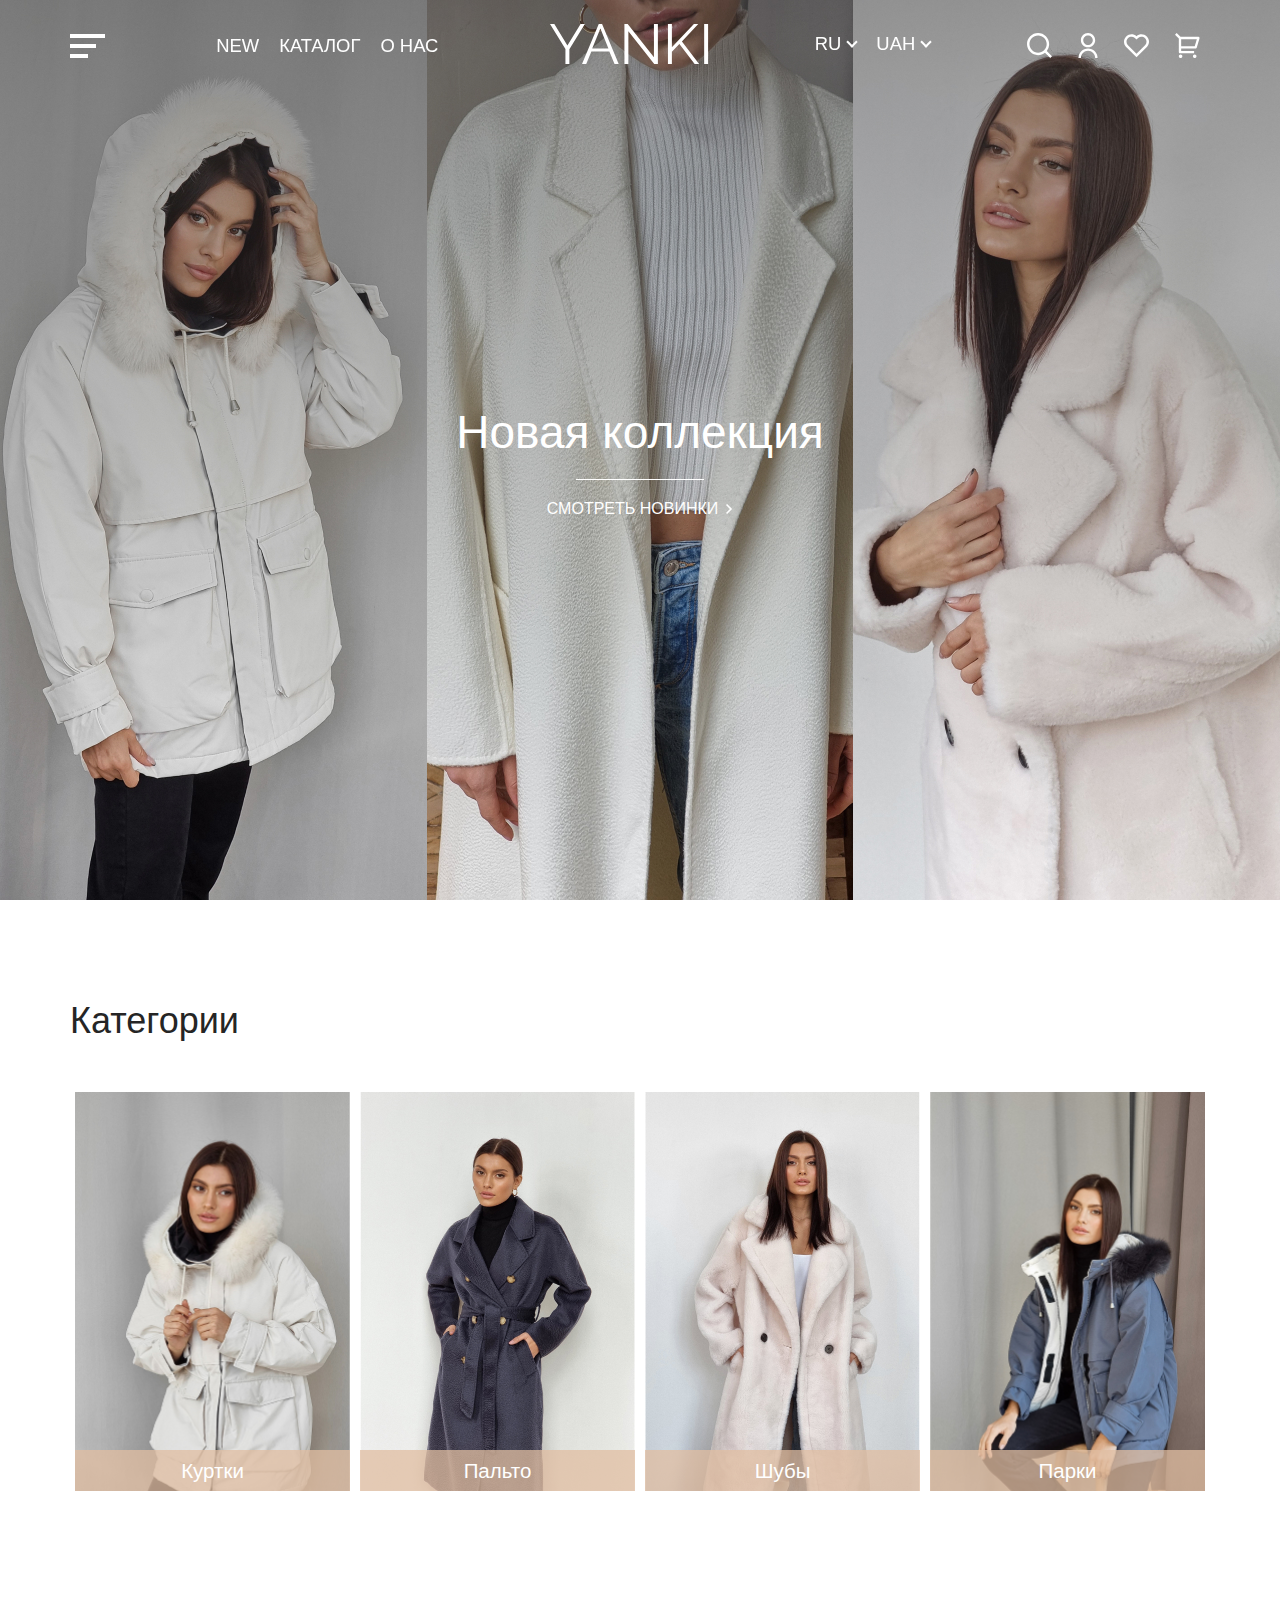
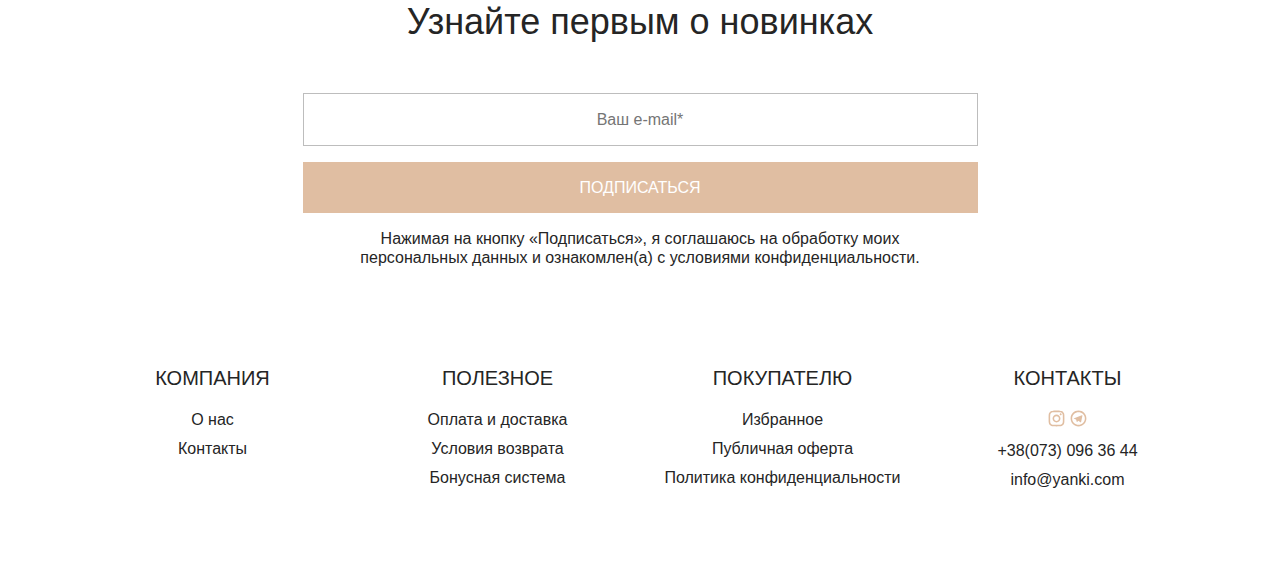
==== commit 0251eab7: "added dropdowns" ====
--- a/Week1/index.html
+++ b/Week1/index.html
@@ -8,6 +8,7 @@
     <link rel="stylesheet" href="style/index.css">
     <script src="scripts/footer.js" defer></script>
     <script src="scripts/header.js" defer></script>
+    <script src="scripts/dropdown.js" defer></script>
 </head>
 <body>
     <div class="wrapper">
@@ -66,13 +67,16 @@
                                                         <input type="text" placeholder="Введите ваш запрос">
                                                     </form>
                                                 </div>
-                                                <div class="header__currency">
-                                                    UAH
-                                                    <svg class="svg_2" width="11" height="7" viewBox="0 0 11 7" fill="none"
-                                                         xmlns="http://www.w3.org/2000/svg">
-                                                        <path d="M5.01855 3.88906L8.90762 -4.85606e-08L10.0186 1.11094L5.01855 6.11093L0.0185546 1.11094L1.12949 -3.88553e-07L5.01855 3.88906Z"
-                                                              fill="white"/>
-                                                    </svg>
+                                                <div class="header__drops">
+                                                    <div class="dropdown__row">
+                                                        <div class="dropdown black">
+                                                            <ul class="dropdown__list">
+                                                                <li class="dropdown__active">RU</li>
+                                                                <li>UA</li>
+                                                                <li>EN</li>
+                                                            </ul>
+                                                        </div>
+                                                    </div>
                                                 </div>
                                             </div>
                                         </li>
@@ -90,7 +94,7 @@
                                             <a href="">NEW</a>
                                         </li>
                                         <li>
-                                            <a href="">КАТАЛОГ</a>
+                                            <a href="catalog.html">КАТАЛОГ</a>
                                         </li>
                                         <li>
                                             <a href="">О НАС</a>
@@ -117,13 +121,16 @@
                                     </div>
                                 </div>
                             </div>
-                            <div class="header__item header__text_1 header__show icon">
-                                RU
-                                <svg class="svg_2" width="11" height="7" viewBox="0 0 11 7" fill="none"
-                                     xmlns="http://www.w3.org/2000/svg">
-                                    <path d="M5.01855 3.88906L8.90762 -4.85606e-08L10.0186 1.11094L5.01855 6.11093L0.0185546 1.11094L1.12949 -3.88553e-07L5.01855 3.88906Z"
-                                          fill="white"/>
-                                </svg>
+                            <div class="header__item header__drops header__text_1 header__show icon">
+                                <div class="dropdown__row">
+                                    <div class="dropdown white">
+                                        <ul class="dropdown__list">
+                                            <li class="dropdown__active">RU</li>
+                                            <li>UA</li>
+                                            <li>EN</li>
+                                        </ul>
+                                    </div>
+                                </div>
                             </div>
                         </div>
                         <div class="header__item header__row header__hide">
@@ -148,17 +155,23 @@
                         </div>
                         <div class="header__item header__hide">
                             <div class="header__row">
-                                <div class="header__item header__text_1 icon">
-                                    RU
-                                    <svg width="11" height="7" viewBox="0 0 11 7" fill="none" xmlns="http://www.w3.org/2000/svg">
-                                        <path d="M5.01855 3.88906L8.90762 -4.85606e-08L10.0186 1.11094L5.01855 6.11093L0.0185546 1.11094L1.12949 -3.88553e-07L5.01855 3.88906Z" fill="white"/>
-                                    </svg>
-                                </div>
-                                <div class="header__item header__text_1 icon">
-                                    UAH
-                                    <svg width="11" height="7" viewBox="0 0 11 7" fill="none" xmlns="http://www.w3.org/2000/svg">
-                                        <path d="M5.01855 3.88906L8.90762 -4.85606e-08L10.0186 1.11094L5.01855 6.11093L0.0185546 1.11094L1.12949 -3.88553e-07L5.01855 3.88906Z" fill="white"/>
-                                    </svg>
+                                <div class="header__item header__drops header__text_1 icon">
+                                    <div class="dropdown__row">
+                                        <div class="dropdown white">
+                                            <ul class="dropdown__list">
+                                                <li class="dropdown__active">RU</li>
+                                                <li>UA</li>
+                                                <li>EN</li>
+                                            </ul>
+                                        </div>
+                                        <div class="dropdown white">
+                                            <ul class="dropdown__list">
+                                                <li class="dropdown__active">UAH</li>
+                                                <li>USD</li>
+                                                <li>EUR</li>
+                                            </ul>
+                                        </div>
+                                    </div>
                                 </div>
                             </div>
                         </div>
--- a/Week1/style/index.css
+++ b/Week1/style/index.css
@@ -251,7 +251,7 @@
   position: fixed;
   top: 0;
   left: 0;
-  z-index: 2;
+  z-index: 3;
   transition: all 0.3s ease 0s;
 }
 .header .header__nav.header__nav_colored {
@@ -298,6 +298,25 @@
 .header .header__nav .header__row .header__show {
   display: none;
   padding-left: 20px;
+}
+.header .header__nav .header__drops {
+  position: relative;
+  width: 100px;
+  height: 40px;
+}
+.header .header__nav .header__drops .dropdown {
+  margin: 0;
+}
+.header .header__nav .header__drops .dropdown .dropdown__list {
+  padding-top: 0;
+  padding-bottom: 0;
+}
+.header .header__nav .header__drops .dropdown .dropdown__list .dropdown__active {
+  padding-left: 0;
+  padding-right: 25px;
+}
+.header .header__nav .header__drops .dropdown .dropdown__list .dropdown__active:after {
+  top: 10px;
 }
 .header .header__burger {
   position: relative;
@@ -386,7 +405,7 @@
   left: 0;
   padding: 0;
   width: 100%;
-  height: 100vh;
+  height: 100%;
   background-color: white;
   z-index: 3;
   overflow: auto;
@@ -397,12 +416,7 @@
   font-weight: 300;
   font-size: 16px;
   line-height: 19px;
-  height: 100%;
-  width: 100%;
-  display: flex;
-  flex-direction: column;
-  justify-content: space-between;
-  align-items: center;
+  width: 100%;
 }
 .header .header__menu_mobile .header__list li {
   width: 100%;
@@ -412,6 +426,17 @@
 .header .header__menu_mobile .header__list li a {
   text-decoration: none;
   color: #252525;
+}
+.header .header__menu_mobile .header__list .header__drops {
+  margin-right: 10px;
+}
+.header .header__menu_mobile .header__list .header__drops .dropdown {
+  margin: 0;
+  color: #252525;
+}
+.header .header__menu_mobile .header__list .header__drops li {
+  padding: 5px 25px 5px 0;
+  border: none;
 }
 .header .header__menu_mobile .header__list .header__search {
   width: 75%;
@@ -427,12 +452,6 @@
   font-weight: 300;
   font-size: 16px;
   line-height: 19px;
-}
-.header .header__menu_mobile .header__list .header__currency {
-  color: #252525;
-}
-.header .header__menu_mobile .header__list .header__currency svg {
-  fill: #252525;
 }
 .header .header__menu_mobile .header__list .header__center {
   display: flex;
@@ -508,8 +527,14 @@
   .header .header__nav.active {
     background-color: #f7f7f7;
   }
+  .header .header__nav .header__drops {
+    width: 50px;
+  }
+  .header .header__nav .header__drops .dropdown {
+    margin-left: 10px;
+  }
   .header .header__nav .header__row .header__text_1 {
-    padding: 0 5px;
+    padding: 0 12px;
     margin: 0;
   }
   .header .header__nav .header__row .header__text_1 img, .header .header__nav .header__row .header__text_1 svg {
@@ -712,6 +737,108 @@
   border: 2px solid white;
 }
 
+.dropdown {
+  margin: 0 10px 0 0;
+  background-color: transparent;
+  cursor: pointer;
+  transition: all 0.3s;
+}
+.dropdown .dropdown__list {
+  list-style: none;
+  padding: 5px;
+  background-color: transparent;
+  width: 100%;
+  display: flex;
+  flex-direction: column;
+  justify-content: space-between;
+  transition: 0.2s;
+}
+.dropdown .dropdown__list li {
+  padding: 5px;
+  border-radius: 5px;
+  cursor: pointer;
+  position: relative;
+  text-align: center;
+  margin: 2px 0;
+  transition: all 0.3s;
+  display: none;
+}
+.dropdown .dropdown__list li:before {
+  content: "";
+  background: #E0BEA2;
+  position: absolute;
+  top: -2px;
+  left: 0;
+  height: 1px;
+  width: 100%;
+}
+.dropdown .dropdown__list li.dropdown__active {
+  display: block;
+  padding-right: 30px;
+  text-align: left;
+  order: -1;
+}
+.dropdown .dropdown__list li.dropdown__active:before {
+  background-color: transparent;
+}
+.dropdown .dropdown__list li.dropdown__active:after {
+  content: "";
+  position: absolute;
+  right: 10px;
+  top: 7px;
+  height: 8px;
+  width: 8px;
+  border-style: solid;
+  border-color: #E0BEA2;
+  border-width: 0 2px 2px 0;
+  transform: rotate(45deg);
+  transition: 0.3s;
+}
+.dropdown .dropdown__list li:hover {
+  background-color: #DFDFDF;
+}
+.dropdown.active {
+  border-radius: 5px;
+}
+.dropdown.active .dropdown__list {
+  border: 1px solid rgba(37, 37, 37, 0.3);
+  border-radius: 5px;
+  background-color: white;
+}
+.dropdown.active .dropdown__list li {
+  display: block;
+}
+.dropdown.active .dropdown__list li.dropdown__active:after {
+  transform: rotate(225deg);
+  top: 9px;
+}
+.dropdown.black .dropdown__list li.dropdown__active:after {
+  border-color: black;
+}
+.dropdown.white .dropdown__list li.dropdown__active:after {
+  border-color: white;
+}
+.dropdown.active.white .dropdown__list {
+  background-color: #3D3D3D;
+}
+.dropdown.white .dropdown__list li:hover {
+  background-color: #4D4D4D;
+}
+
+.dropdown__row {
+  position: absolute;
+  left: 0;
+  top: 0;
+  z-index: 2;
+  height: 26px;
+  display: flex;
+  justify-content: flex-start;
+  align-items: flex-start;
+}
+.dropdown__row .dropdown {
+  position: static;
+}
+
 .header .header__nav.header__nav_colored {
   background-color: #3D3D3D;
 }
